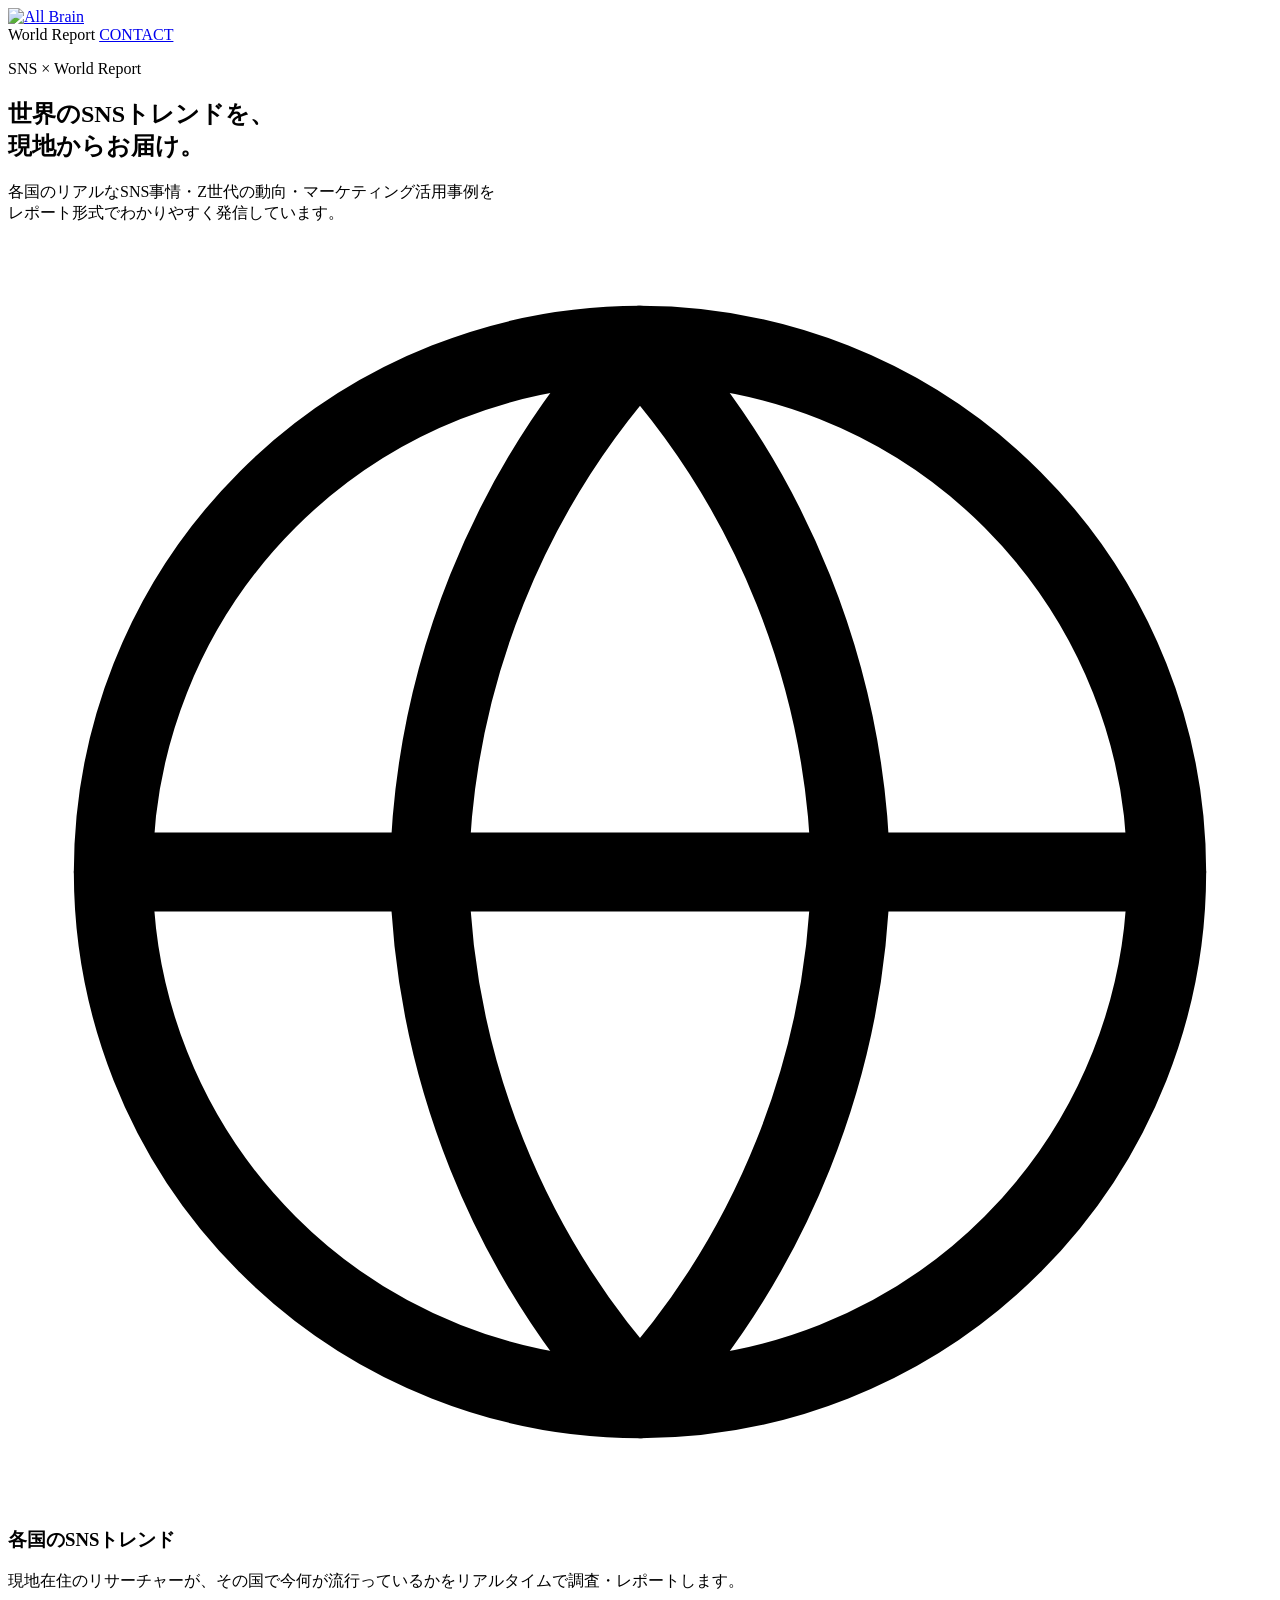
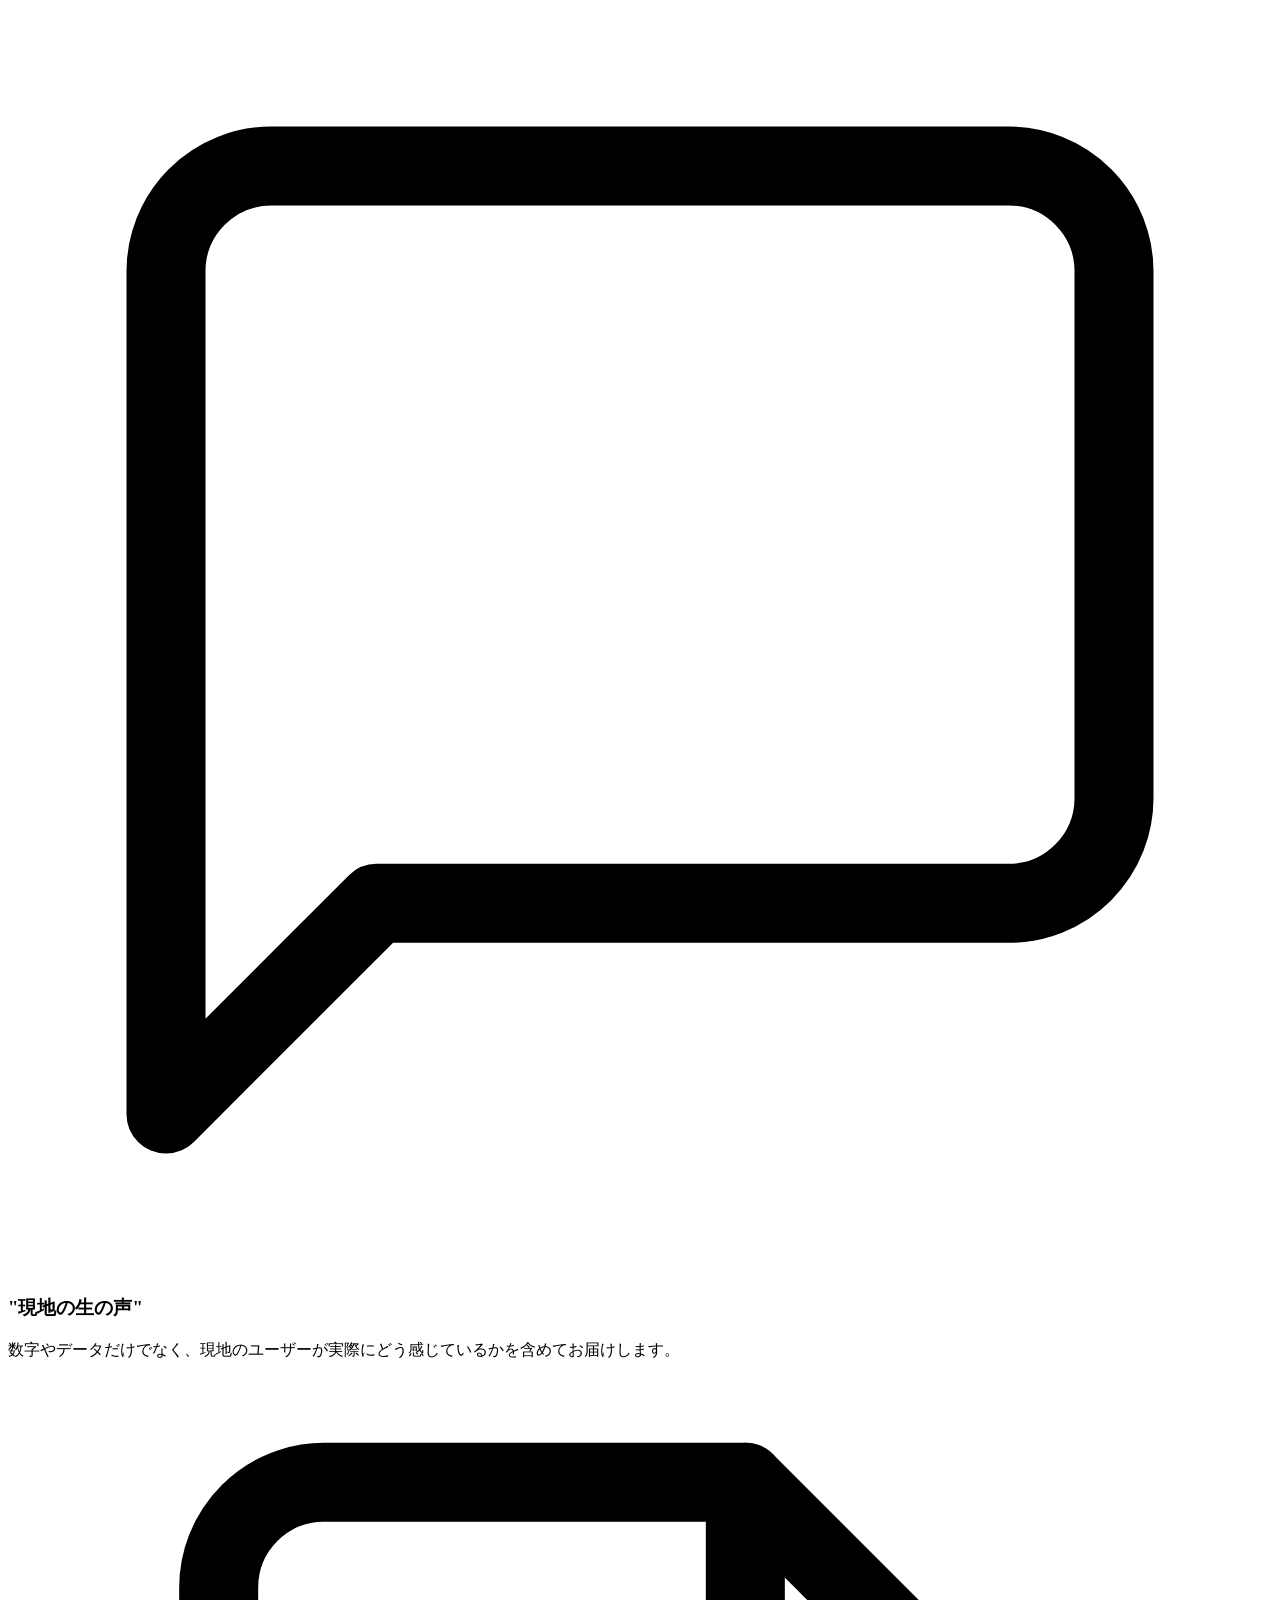
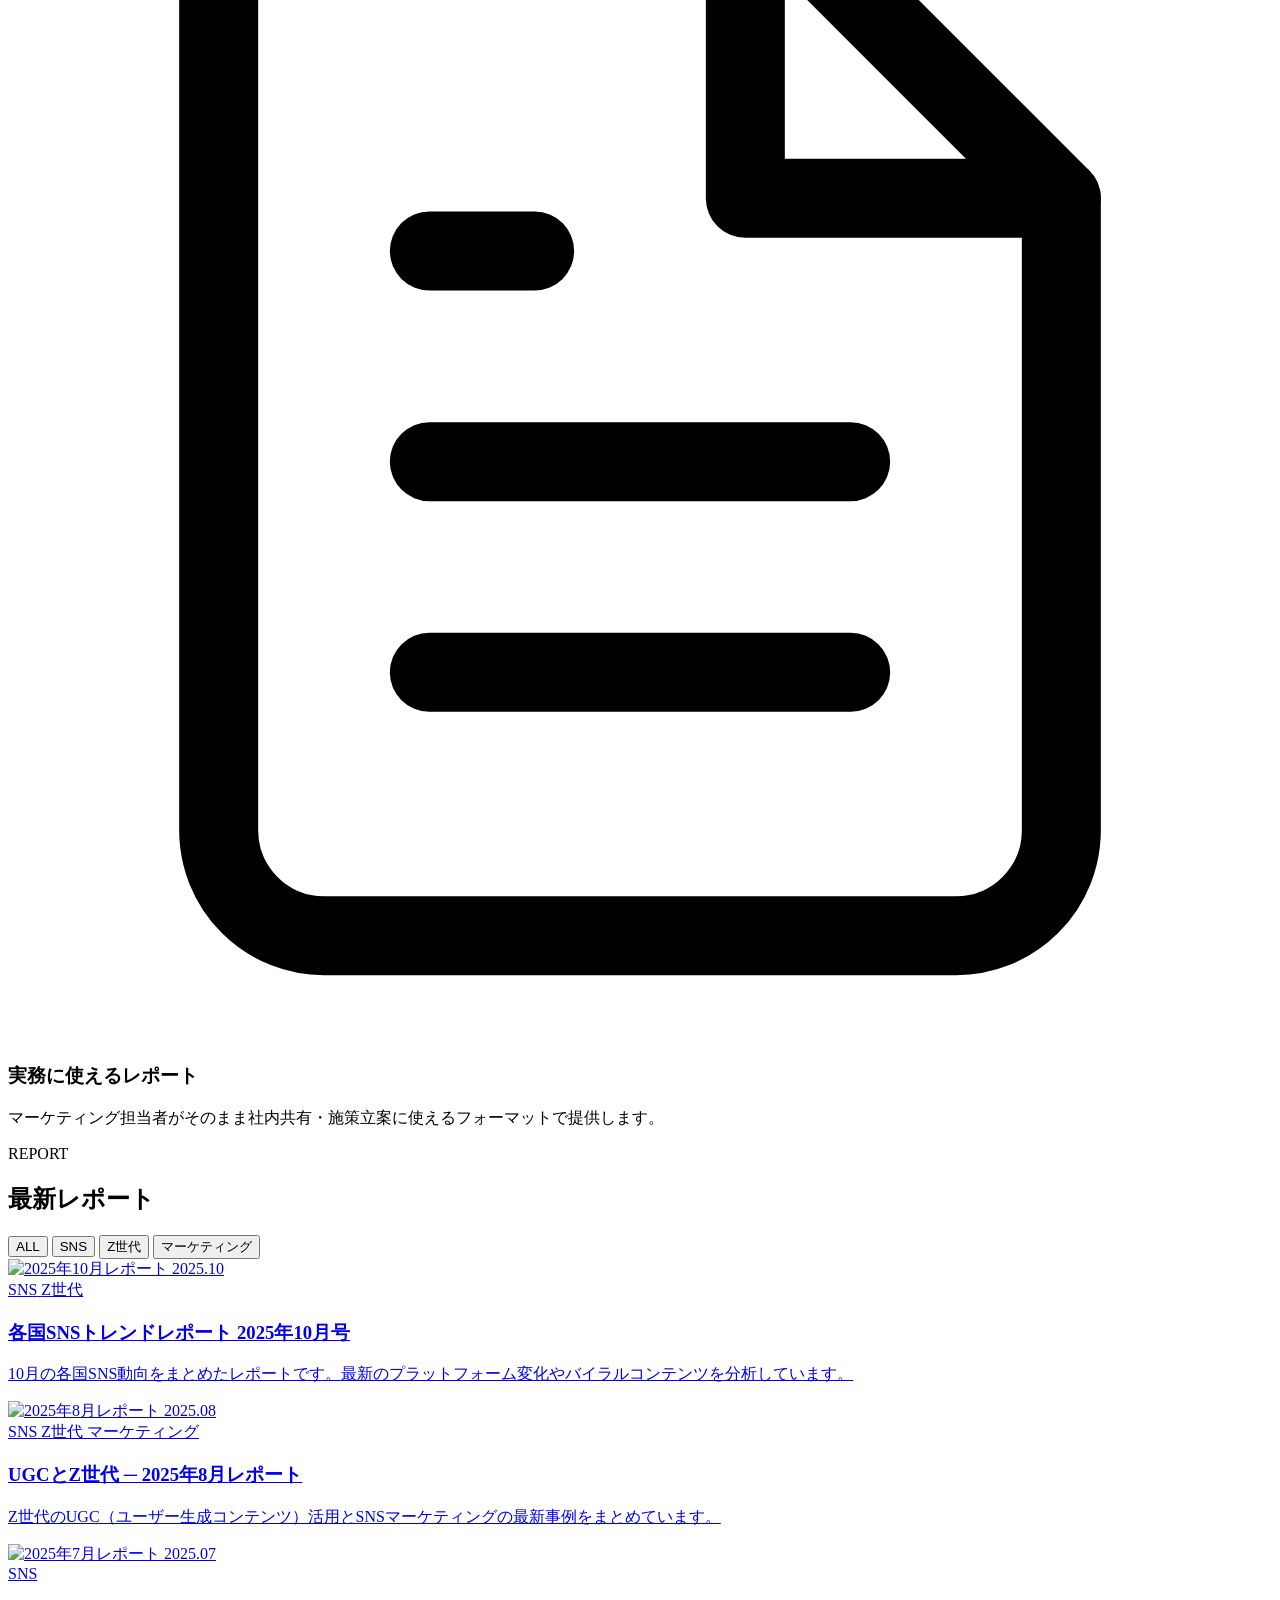
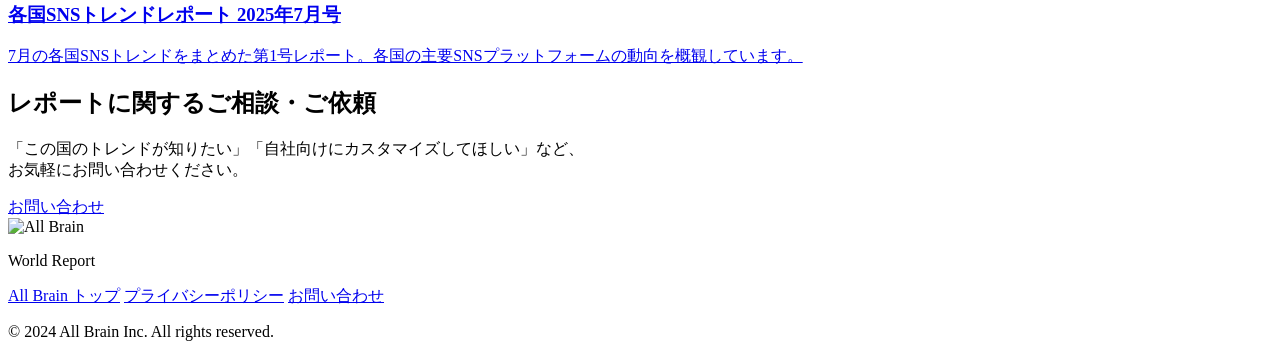
==== index.html @ 3855096a "Create index.html" ====
<!DOCTYPE html>
<html lang="ja">
<head>
  <meta charset="UTF-8">
  <meta name="viewport" content="width=device-width, initial-scale=1.0">
  <title>World Report｜世界のSNSトレンドを現地からお届け</title>
  <meta name="description" content="World Report は、世界各国の最新SNSトレンド情報を現地の生の声とともにお届けするメディアです。">
  <meta property="og:title" content="World Report｜世界のSNSトレンドを現地からお届け">
  <meta property="og:description" content="各国のSNSトレンド・Z世代の動向・マーケティング活用事例をレポート形式で発信。">
  <meta property="og:type" content="website">
  <meta property="og:url" content="https://worldreport.allbrain.one">
  <meta property="og:image" content="https://worldreport.allbrain.one/img/og-image.png">
  <link rel="icon" href="https://www.allbrain.one/img/logo-square.png">
  <link rel="preconnect" href="https://fonts.googleapis.com">
  <link rel="preconnect" href="https://fonts.gstatic.com" crossorigin>
  <link href="https://fonts.googleapis.com/css2?family=Noto+Sans+JP:wght@400;500;700&family=Inter:wght@400;500;600;700&display=swap" rel="stylesheet">
  <link rel="stylesheet" href="css/style.css">
</head>
<body>

  <!-- ========== HEADER ========== -->
  <header class="header" id="header">
    <div class="header__inner">
      <a href="https://www.allbrain.one" class="header__logo-link" title="All Brain トップへ">
        <img src="img/logo-horizontal.png" alt="All Brain" class="header__logo">
      </a>
      <nav class="header__nav">
        <span class="header__brand">World Report</span>
        <a href="https://www.allbrain.one/#contact" class="header__nav-link">CONTACT</a>
      </nav>
    </div>
  </header>

  <!-- ========== HERO ========== -->
  <section class="hero">
    <div class="hero__inner">
      <p class="hero__label">SNS × World Report</p>
      <h1 class="hero__title">世界のSNSトレンドを、<br>現地からお届け。</h1>
      <p class="hero__description">各国のリアルなSNS事情・Z世代の動向・マーケティング活用事例を<br>レポート形式でわかりやすく発信しています。</p>
    </div>
  </section>

  <!-- ========== FEATURES ========== -->
  <section class="features" id="features">
    <div class="features__inner">
      <div class="features__grid">
        <div class="features__card">
          <div class="features__icon">
            <svg viewBox="0 0 24 24" fill="none" stroke="currentColor" stroke-width="1.5" stroke-linecap="round" stroke-linejoin="round"><circle cx="12" cy="12" r="10"/><line x1="2" y1="12" x2="22" y2="12"/><path d="M12 2a15.3 15.3 0 0 1 4 10 15.3 15.3 0 0 1-4 10 15.3 15.3 0 0 1-4-10A15.3 15.3 0 0 1 12 2z"/></svg>
          </div>
          <h3 class="features__card-title">各国のSNSトレンド</h3>
          <p class="features__card-text">現地在住のリサーチャーが、その国で今何が流行っているかをリアルタイムで調査・レポートします。</p>
        </div>
        <div class="features__card">
          <div class="features__icon">
            <svg viewBox="0 0 24 24" fill="none" stroke="currentColor" stroke-width="1.5" stroke-linecap="round" stroke-linejoin="round"><path d="M21 15a2 2 0 0 1-2 2H7l-4 4V5a2 2 0 0 1 2-2h14a2 2 0 0 1 2 2z"/></svg>
          </div>
          <h3 class="features__card-title">"現地の生の声"</h3>
          <p class="features__card-text">数字やデータだけでなく、現地のユーザーが実際にどう感じているかを含めてお届けします。</p>
        </div>
        <div class="features__card">
          <div class="features__icon">
            <svg viewBox="0 0 24 24" fill="none" stroke="currentColor" stroke-width="1.5" stroke-linecap="round" stroke-linejoin="round"><path d="M14 2H6a2 2 0 0 0-2 2v16a2 2 0 0 0 2 2h12a2 2 0 0 0 2-2V8z"/><polyline points="14 2 14 8 20 8"/><line x1="16" y1="13" x2="8" y2="13"/><line x1="16" y1="17" x2="8" y2="17"/><polyline points="10 9 9 9 8 9"/></svg>
          </div>
          <h3 class="features__card-title">実務に使えるレポート</h3>
          <p class="features__card-text">マーケティング担当者がそのまま社内共有・施策立案に使えるフォーマットで提供します。</p>
        </div>
      </div>
    </div>
  </section>

  <!-- ========== ARTICLES ========== -->
  <section class="articles" id="articles">
    <div class="articles__inner">
      <p class="articles__label">REPORT</p>
      <h2 class="articles__heading">最新レポート</h2>

      <!-- ===== フィルター（将来拡張用） ===== -->
      <div class="articles__filter">
        <button class="articles__filter-btn is-active" data-filter="all">ALL</button>
        <button class="articles__filter-btn" data-filter="sns">SNS</button>
        <button class="articles__filter-btn" data-filter="zgen">Z世代</button>
        <button class="articles__filter-btn" data-filter="marketing">マーケティング</button>
      </div>

      <!-- ===== 記事一覧 ===== -->
      <div class="articles__grid">

        <!-- ── 記事カード：2025年10月 ── -->
        <a href="articles/2025-10-sns-trends.html" class="article-card" data-tags="sns zgen">
          <div class="article-card__thumb">
            <img src="img/thumbnails/2025-10.jpg" alt="2025年10月レポート">
            <span class="article-card__date">2025.10</span>
          </div>
          <div class="article-card__body">
            <div class="article-card__tags">
              <span class="article-card__tag">SNS</span>
              <span class="article-card__tag">Z世代</span>
            </div>
            <h3 class="article-card__title">各国SNSトレンドレポート 2025年10月号</h3>
            <p class="article-card__excerpt">10月の各国SNS動向をまとめたレポートです。最新のプラットフォーム変化やバイラルコンテンツを分析しています。</p>
          </div>
        </a>

        <!-- ── 記事カード：2025年8月 ── -->
        <a href="articles/2025-08-sns-trends.html" class="article-card" data-tags="sns zgen marketing">
          <div class="article-card__thumb">
            <img src="img/thumbnails/2025-08.jpg" alt="2025年8月レポート">
            <span class="article-card__date">2025.08</span>
          </div>
          <div class="article-card__body">
            <div class="article-card__tags">
              <span class="article-card__tag">SNS</span>
              <span class="article-card__tag">Z世代</span>
              <span class="article-card__tag">マーケティング</span>
            </div>
            <h3 class="article-card__title">UGCとZ世代 ─ 2025年8月レポート</h3>
            <p class="article-card__excerpt">Z世代のUGC（ユーザー生成コンテンツ）活用とSNSマーケティングの最新事例をまとめています。</p>
          </div>
        </a>

        <!-- ── 記事カード：2025年7月 ── -->
        <a href="articles/2025-07-sns-trends.html" class="article-card" data-tags="sns">
          <div class="article-card__thumb">
            <img src="img/thumbnails/2025-07.jpg" alt="2025年7月レポート">
            <span class="article-card__date">2025.07</span>
          </div>
          <div class="article-card__body">
            <div class="article-card__tags">
              <span class="article-card__tag">SNS</span>
            </div>
            <h3 class="article-card__title">各国SNSトレンドレポート 2025年7月号</h3>
            <p class="article-card__excerpt">7月の各国SNSトレンドをまとめた第1号レポート。各国の主要SNSプラットフォームの動向を概観しています。</p>
          </div>
        </a>

      </div>
      <!-- ===== /記事一覧 ===== -->

    </div>
  </section>

  <!-- ========== CTA ========== -->
  <section class="cta">
    <div class="cta__inner">
      <h2 class="cta__title">レポートに関するご相談・ご依頼</h2>
      <p class="cta__description">「この国のトレンドが知りたい」「自社向けにカスタマイズしてほしい」など、<br>お気軽にお問い合わせください。</p>
      <a href="https://www.allbrain.one/contact.html" class="cta__btn">お問い合わせ</a>
    </div>
  </section>

  <!-- ========== FOOTER ========== -->
  <footer class="footer">
    <div class="footer__inner">
      <div class="footer__top">
        <img src="img/logo-horizontal.png" alt="All Brain" class="footer__logo">
        <p class="footer__brand">World Report</p>
      </div>
      <div class="footer__links">
        <a href="https://www.allbrain.one" class="footer__link">All Brain トップ</a>
        <a href="https://www.allbrain.one/privacy.html" class="footer__link">プライバシーポリシー</a>
        <a href="https://www.allbrain.one/contact.html" class="footer__link">お問い合わせ</a>
      </div>
      <p class="footer__copy">&copy; 2024 All Brain Inc. All rights reserved.</p>
    </div>
  </footer>

  <script src="js/main.js"></script>
</body>
</html>
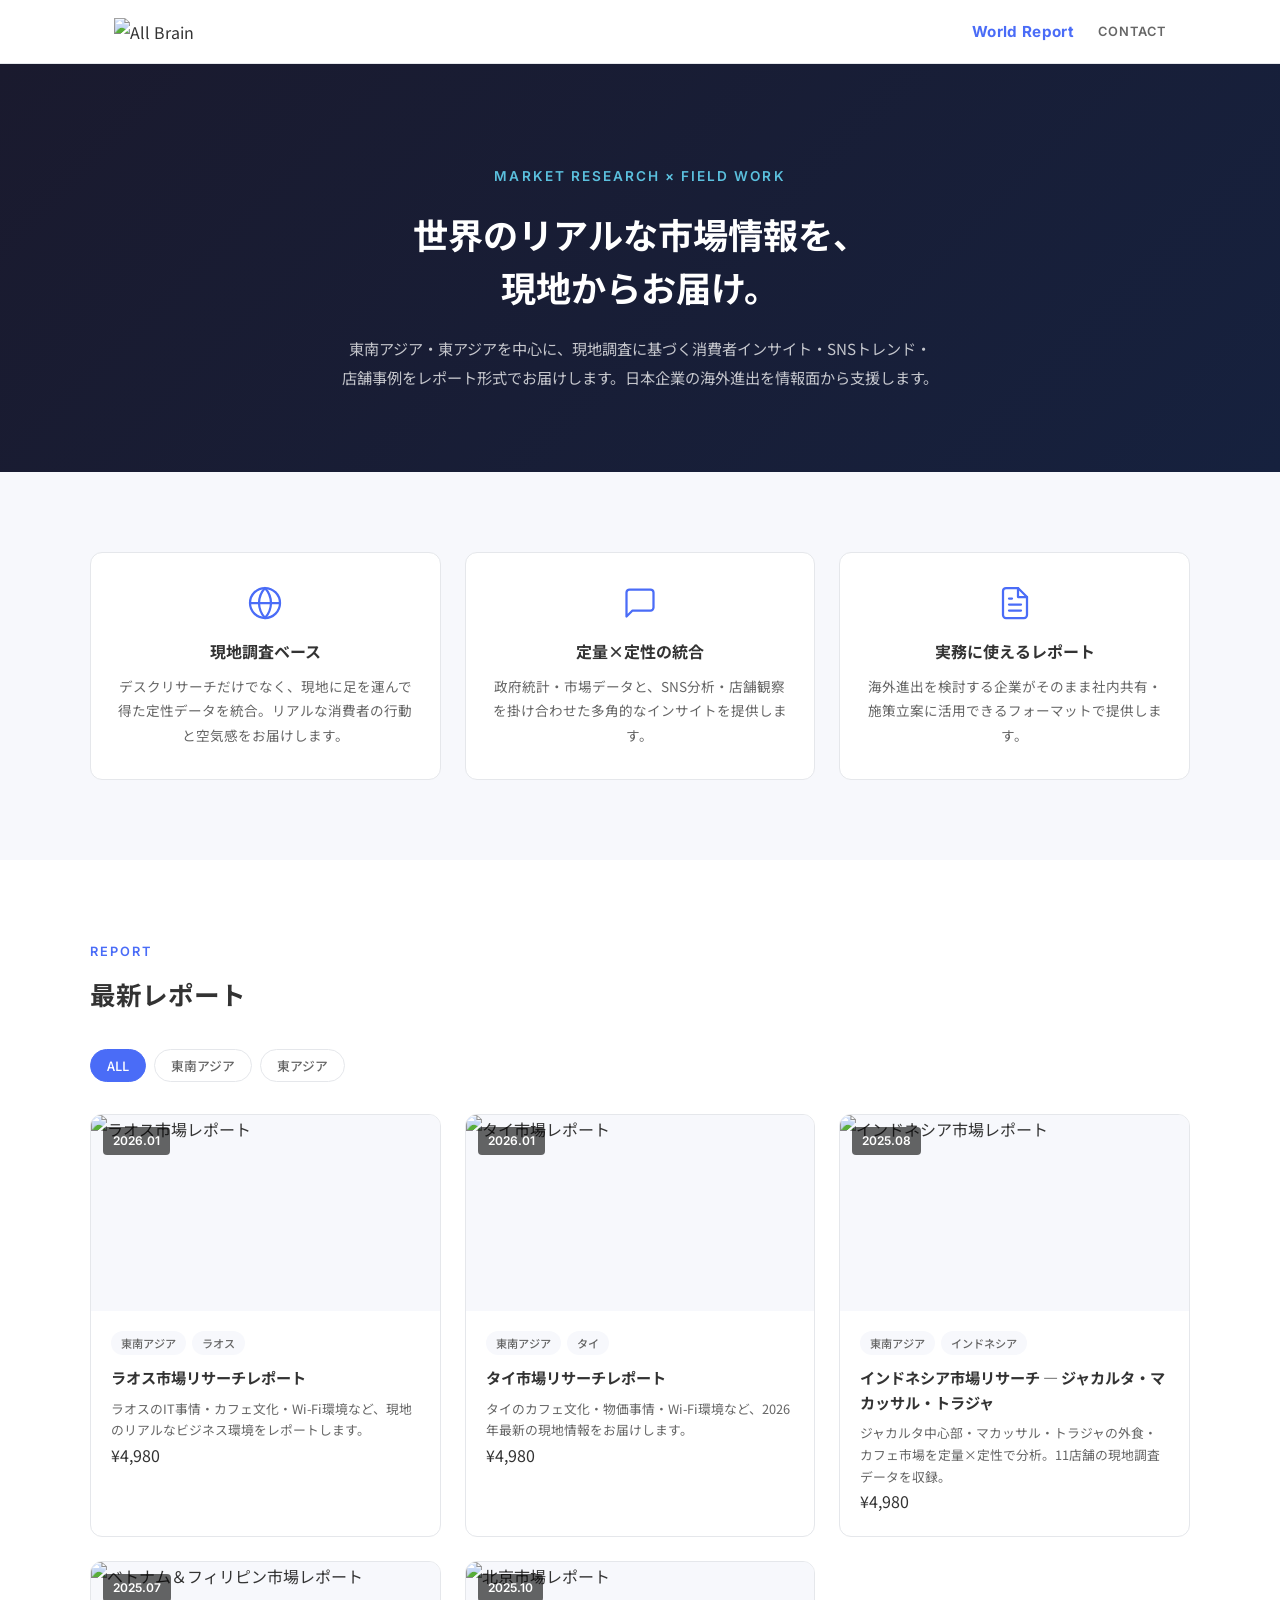
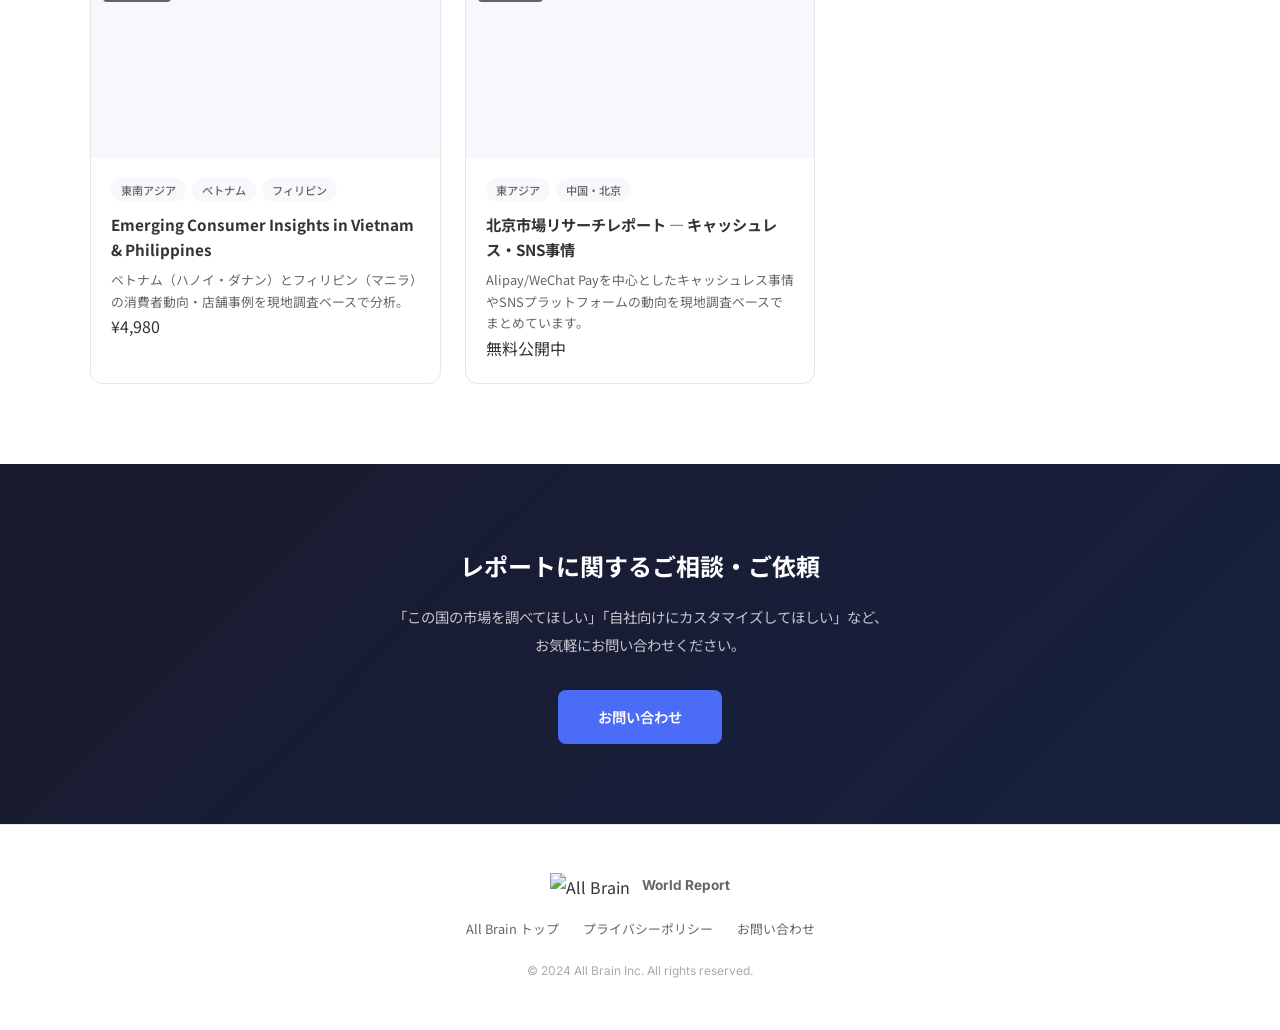
==== commit 405f6404: "Update index.html" ====
--- a/index.html
+++ b/index.html
@@ -3,10 +3,10 @@
 <head>
   <meta charset="UTF-8">
   <meta name="viewport" content="width=device-width, initial-scale=1.0">
-  <title>World Report｜世界のSNSトレンドを現地からお届け</title>
-  <meta name="description" content="World Report は、世界各国の最新SNSトレンド情報を現地の生の声とともにお届けするメディアです。">
-  <meta property="og:title" content="World Report｜世界のSNSトレンドを現地からお届け">
-  <meta property="og:description" content="各国のSNSトレンド・Z世代の動向・マーケティング活用事例をレポート形式で発信。">
+  <title>World Report｜世界のリアルな市場情報を現地からお届け</title>
+  <meta name="description" content="World Report は、東南アジア・東アジアを中心に、現地調査に基づく市場インサイトレポートを提供するメディアです。">
+  <meta property="og:title" content="World Report｜世界のリアルな市場情報を現地からお届け">
+  <meta property="og:description" content="各国の消費者動向・SNSトレンド・店舗事例を現地調査レポートで発信。">
   <meta property="og:type" content="website">
   <meta property="og:url" content="https://worldreport.allbrain.one">
   <meta property="og:image" content="https://worldreport.allbrain.one/img/og-image.png">
@@ -25,8 +25,8 @@
         <img src="img/logo-horizontal.png" alt="All Brain" class="header__logo">
       </a>
       <nav class="header__nav">
-        <span class="header__brand">World Report</span>
-        <a href="https://www.allbrain.one/#contact" class="header__nav-link">CONTACT</a>
+        <a href="index.html" class="header__brand">World Report</a>
+        <a href="https://www.allbrain.one/contact.html" class="header__nav-link">CONTACT</a>
       </nav>
     </div>
   </header>
@@ -34,9 +34,9 @@
   <!-- ========== HERO ========== -->
   <section class="hero">
     <div class="hero__inner">
-      <p class="hero__label">SNS × World Report</p>
-      <h1 class="hero__title">世界のSNSトレンドを、<br>現地からお届け。</h1>
-      <p class="hero__description">各国のリアルなSNS事情・Z世代の動向・マーケティング活用事例を<br>レポート形式でわかりやすく発信しています。</p>
+      <p class="hero__label">MARKET RESEARCH × FIELD WORK</p>
+      <h1 class="hero__title">世界のリアルな市場情報を、<br>現地からお届け。</h1>
+      <p class="hero__description">東南アジア・東アジアを中心に、現地調査に基づく消費者インサイト・SNSトレンド・<br>店舗事例をレポート形式でお届けします。日本企業の海外進出を情報面から支援します。</p>
     </div>
   </section>
 
@@ -48,22 +48,22 @@
           <div class="features__icon">
             <svg viewBox="0 0 24 24" fill="none" stroke="currentColor" stroke-width="1.5" stroke-linecap="round" stroke-linejoin="round"><circle cx="12" cy="12" r="10"/><line x1="2" y1="12" x2="22" y2="12"/><path d="M12 2a15.3 15.3 0 0 1 4 10 15.3 15.3 0 0 1-4 10 15.3 15.3 0 0 1-4-10A15.3 15.3 0 0 1 12 2z"/></svg>
           </div>
-          <h3 class="features__card-title">各国のSNSトレンド</h3>
-          <p class="features__card-text">現地在住のリサーチャーが、その国で今何が流行っているかをリアルタイムで調査・レポートします。</p>
+          <h3 class="features__card-title">現地調査ベース</h3>
+          <p class="features__card-text">デスクリサーチだけでなく、現地に足を運んで得た定性データを統合。リアルな消費者の行動と空気感をお届けします。</p>
         </div>
         <div class="features__card">
           <div class="features__icon">
             <svg viewBox="0 0 24 24" fill="none" stroke="currentColor" stroke-width="1.5" stroke-linecap="round" stroke-linejoin="round"><path d="M21 15a2 2 0 0 1-2 2H7l-4 4V5a2 2 0 0 1 2-2h14a2 2 0 0 1 2 2z"/></svg>
           </div>
-          <h3 class="features__card-title">"現地の生の声"</h3>
-          <p class="features__card-text">数字やデータだけでなく、現地のユーザーが実際にどう感じているかを含めてお届けします。</p>
+          <h3 class="features__card-title">定量×定性の統合</h3>
+          <p class="features__card-text">政府統計・市場データと、SNS分析・店舗観察を掛け合わせた多角的なインサイトを提供します。</p>
         </div>
         <div class="features__card">
           <div class="features__icon">
             <svg viewBox="0 0 24 24" fill="none" stroke="currentColor" stroke-width="1.5" stroke-linecap="round" stroke-linejoin="round"><path d="M14 2H6a2 2 0 0 0-2 2v16a2 2 0 0 0 2 2h12a2 2 0 0 0 2-2V8z"/><polyline points="14 2 14 8 20 8"/><line x1="16" y1="13" x2="8" y2="13"/><line x1="16" y1="17" x2="8" y2="17"/><polyline points="10 9 9 9 8 9"/></svg>
           </div>
           <h3 class="features__card-title">実務に使えるレポート</h3>
-          <p class="features__card-text">マーケティング担当者がそのまま社内共有・施策立案に使えるフォーマットで提供します。</p>
+          <p class="features__card-text">海外進出を検討する企業がそのまま社内共有・施策立案に活用できるフォーマットで提供します。</p>
         </div>
       </div>
     </div>
@@ -75,68 +75,101 @@
       <p class="articles__label">REPORT</p>
       <h2 class="articles__heading">最新レポート</h2>
 
-      <!-- ===== フィルター（将来拡張用） ===== -->
       <div class="articles__filter">
         <button class="articles__filter-btn is-active" data-filter="all">ALL</button>
-        <button class="articles__filter-btn" data-filter="sns">SNS</button>
-        <button class="articles__filter-btn" data-filter="zgen">Z世代</button>
-        <button class="articles__filter-btn" data-filter="marketing">マーケティング</button>
-      </div>
-
-      <!-- ===== 記事一覧 ===== -->
+        <button class="articles__filter-btn" data-filter="southeast-asia">東南アジア</button>
+        <button class="articles__filter-btn" data-filter="east-asia">東アジア</button>
+      </div>
+
       <div class="articles__grid">
 
-        <!-- ── 記事カード：2025年10月 ── -->
-        <a href="articles/2025-10-sns-trends.html" class="article-card" data-tags="sns zgen">
-          <div class="article-card__thumb">
-            <img src="img/thumbnails/2025-10.jpg" alt="2025年10月レポート">
+        <!-- ── ラオス ── -->
+        <a href="articles/laos.html" class="article-card" data-tags="southeast-asia">
+          <div class="article-card__thumb">
+            <img src="img/thumbnails/laos.jpg" alt="ラオス市場レポート">
+            <span class="article-card__date">2026.01</span>
+          </div>
+          <div class="article-card__body">
+            <div class="article-card__tags">
+              <span class="article-card__tag">東南アジア</span>
+              <span class="article-card__tag">ラオス</span>
+            </div>
+            <h3 class="article-card__title">ラオス市場リサーチレポート</h3>
+            <p class="article-card__excerpt">ラオスのIT事情・カフェ文化・Wi-Fi環境など、現地のリアルなビジネス環境をレポートします。</p>
+            <span class="article-card__price">¥4,980</span>
+          </div>
+        </a>
+
+        <!-- ── タイ ── -->
+        <a href="articles/thailand.html" class="article-card" data-tags="southeast-asia">
+          <div class="article-card__thumb">
+            <img src="img/thumbnails/thailand.jpg" alt="タイ市場レポート">
+            <span class="article-card__date">2026.01</span>
+          </div>
+          <div class="article-card__body">
+            <div class="article-card__tags">
+              <span class="article-card__tag">東南アジア</span>
+              <span class="article-card__tag">タイ</span>
+            </div>
+            <h3 class="article-card__title">タイ市場リサーチレポート</h3>
+            <p class="article-card__excerpt">タイのカフェ文化・物価事情・Wi-Fi環境など、2026年最新の現地情報をお届けします。</p>
+            <span class="article-card__price">¥4,980</span>
+          </div>
+        </a>
+
+        <!-- ── インドネシア ── -->
+        <a href="articles/indonesia.html" class="article-card" data-tags="southeast-asia">
+          <div class="article-card__thumb">
+            <img src="img/thumbnails/indonesia.jpg" alt="インドネシア市場レポート">
+            <span class="article-card__date">2025.08</span>
+          </div>
+          <div class="article-card__body">
+            <div class="article-card__tags">
+              <span class="article-card__tag">東南アジア</span>
+              <span class="article-card__tag">インドネシア</span>
+            </div>
+            <h3 class="article-card__title">インドネシア市場リサーチ — ジャカルタ・マカッサル・トラジャ</h3>
+            <p class="article-card__excerpt">ジャカルタ中心部・マカッサル・トラジャの外食・カフェ市場を定量×定性で分析。11店舗の現地調査データを収録。</p>
+            <span class="article-card__price">¥4,980</span>
+          </div>
+        </a>
+
+        <!-- ── ベトナム＆フィリピン ── -->
+        <a href="articles/vietnam-philippines.html" class="article-card" data-tags="southeast-asia">
+          <div class="article-card__thumb">
+            <img src="img/thumbnails/vietnam-philippines.jpg" alt="ベトナム＆フィリピン市場レポート">
+            <span class="article-card__date">2025.07</span>
+          </div>
+          <div class="article-card__body">
+            <div class="article-card__tags">
+              <span class="article-card__tag">東南アジア</span>
+              <span class="article-card__tag">ベトナム</span>
+              <span class="article-card__tag">フィリピン</span>
+            </div>
+            <h3 class="article-card__title">Emerging Consumer Insights in Vietnam & Philippines</h3>
+            <p class="article-card__excerpt">ベトナム（ハノイ・ダナン）とフィリピン（マニラ）の消費者動向・店舗事例を現地調査ベースで分析。</p>
+            <span class="article-card__price">¥4,980</span>
+          </div>
+        </a>
+
+        <!-- ── 北京（無料） ── -->
+        <a href="articles/beijing.html" class="article-card" data-tags="east-asia">
+          <div class="article-card__thumb">
+            <img src="img/thumbnails/beijing.jpg" alt="北京市場レポート">
             <span class="article-card__date">2025.10</span>
           </div>
           <div class="article-card__body">
             <div class="article-card__tags">
-              <span class="article-card__tag">SNS</span>
-              <span class="article-card__tag">Z世代</span>
-            </div>
-            <h3 class="article-card__title">各国SNSトレンドレポート 2025年10月号</h3>
-            <p class="article-card__excerpt">10月の各国SNS動向をまとめたレポートです。最新のプラットフォーム変化やバイラルコンテンツを分析しています。</p>
-          </div>
-        </a>
-
-        <!-- ── 記事カード：2025年8月 ── -->
-        <a href="articles/2025-08-sns-trends.html" class="article-card" data-tags="sns zgen marketing">
-          <div class="article-card__thumb">
-            <img src="img/thumbnails/2025-08.jpg" alt="2025年8月レポート">
-            <span class="article-card__date">2025.08</span>
-          </div>
-          <div class="article-card__body">
-            <div class="article-card__tags">
-              <span class="article-card__tag">SNS</span>
-              <span class="article-card__tag">Z世代</span>
-              <span class="article-card__tag">マーケティング</span>
-            </div>
-            <h3 class="article-card__title">UGCとZ世代 ─ 2025年8月レポート</h3>
-            <p class="article-card__excerpt">Z世代のUGC（ユーザー生成コンテンツ）活用とSNSマーケティングの最新事例をまとめています。</p>
-          </div>
-        </a>
-
-        <!-- ── 記事カード：2025年7月 ── -->
-        <a href="articles/2025-07-sns-trends.html" class="article-card" data-tags="sns">
-          <div class="article-card__thumb">
-            <img src="img/thumbnails/2025-07.jpg" alt="2025年7月レポート">
-            <span class="article-card__date">2025.07</span>
-          </div>
-          <div class="article-card__body">
-            <div class="article-card__tags">
-              <span class="article-card__tag">SNS</span>
-            </div>
-            <h3 class="article-card__title">各国SNSトレンドレポート 2025年7月号</h3>
-            <p class="article-card__excerpt">7月の各国SNSトレンドをまとめた第1号レポート。各国の主要SNSプラットフォームの動向を概観しています。</p>
-          </div>
-        </a>
-
-      </div>
-      <!-- ===== /記事一覧 ===== -->
-
+              <span class="article-card__tag">東アジア</span>
+              <span class="article-card__tag">中国・北京</span>
+            </div>
+            <h3 class="article-card__title">北京市場リサーチレポート — キャッシュレス・SNS事情</h3>
+            <p class="article-card__excerpt">Alipay/WeChat Payを中心としたキャッシュレス事情やSNSプラットフォームの動向を現地調査ベースでまとめています。</p>
+            <span class="article-card__price article-card__price--free">無料公開中</span>
+          </div>
+        </a>
+
+      </div>
     </div>
   </section>
 
@@ -144,7 +177,7 @@
   <section class="cta">
     <div class="cta__inner">
       <h2 class="cta__title">レポートに関するご相談・ご依頼</h2>
-      <p class="cta__description">「この国のトレンドが知りたい」「自社向けにカスタマイズしてほしい」など、<br>お気軽にお問い合わせください。</p>
+      <p class="cta__description">「この国の市場を調べてほしい」「自社向けにカスタマイズしてほしい」など、<br>お気軽にお問い合わせください。</p>
       <a href="https://www.allbrain.one/contact.html" class="cta__btn">お問い合わせ</a>
     </div>
   </section>
--- a/css/style.css
+++ b/css/style.css
@@ -0,0 +1,597 @@
+/* ======================================
+   World Report - Style
+   ====================================== */
+
+/* ---------- Reset & Base ---------- */
+*, *::before, *::after { margin: 0; padding: 0; box-sizing: border-box; }
+
+:root {
+  --color-primary: #1a1a2e;
+  --color-accent: #4a6cf7;
+  --color-accent-dark: #3a56d4;
+  --color-orange: #e8614d;
+  --color-purple: #7c5cbf;
+  --color-cyan: #5bc0de;
+  --color-text: #333;
+  --color-text-light: #666;
+  --color-bg: #ffffff;
+  --color-bg-gray: #f7f8fc;
+  --color-border: #e5e7eb;
+  --font-jp: 'Noto Sans JP', sans-serif;
+  --font-en: 'Inter', sans-serif;
+  --max-width: 1100px;
+  --header-height: 64px;
+}
+
+html { scroll-behavior: smooth; }
+
+body {
+  font-family: var(--font-jp);
+  color: var(--color-text);
+  background: var(--color-bg);
+  line-height: 1.8;
+  -webkit-font-smoothing: antialiased;
+}
+
+a { color: inherit; text-decoration: none; }
+img { max-width: 100%; height: auto; display: block; }
+
+/* ---------- Header ---------- */
+.header {
+  position: fixed;
+  top: 0; left: 0; right: 0;
+  z-index: 1000;
+  background: rgba(255,255,255,0.95);
+  backdrop-filter: blur(8px);
+  border-bottom: 1px solid var(--color-border);
+  height: var(--header-height);
+}
+
+.header__inner {
+  max-width: var(--max-width);
+  margin: 0 auto;
+  padding: 0 24px;
+  height: 100%;
+  display: flex;
+  align-items: center;
+  justify-content: space-between;
+}
+
+.header__logo {
+  height: 28px;
+  width: auto;
+}
+
+.header__nav {
+  display: flex;
+  align-items: center;
+  gap: 24px;
+}
+
+.header__brand {
+  font-family: var(--font-en);
+  font-weight: 700;
+  font-size: 0.95rem;
+  color: var(--color-accent);
+  letter-spacing: 0.02em;
+}
+
+a.header__brand:hover {
+  opacity: 0.7;
+}
+
+.header__nav-link {
+  font-family: var(--font-en);
+  font-size: 0.8rem;
+  font-weight: 600;
+  letter-spacing: 0.08em;
+  color: var(--color-text-light);
+  transition: color 0.3s;
+}
+
+.header__nav-link:hover {
+  color: var(--color-accent);
+}
+
+/* ---------- Hero ---------- */
+.hero {
+  margin-top: var(--header-height);
+  padding: 100px 24px 80px;
+  background: linear-gradient(135deg, var(--color-primary) 0%, #16213e 100%);
+  color: #fff;
+  text-align: center;
+}
+
+.hero__inner {
+  max-width: var(--max-width);
+  margin: 0 auto;
+}
+
+.hero__label {
+  font-family: var(--font-en);
+  font-size: 0.85rem;
+  font-weight: 600;
+  letter-spacing: 0.15em;
+  color: var(--color-cyan);
+  margin-bottom: 20px;
+}
+
+.hero__title {
+  font-size: 2.2rem;
+  font-weight: 700;
+  line-height: 1.5;
+  margin-bottom: 20px;
+}
+
+.hero__description {
+  font-size: 0.95rem;
+  color: rgba(255,255,255,0.75);
+  line-height: 1.9;
+}
+
+/* ---------- Features ---------- */
+.features {
+  padding: 80px 24px;
+  background: var(--color-bg-gray);
+}
+
+.features__inner {
+  max-width: var(--max-width);
+  margin: 0 auto;
+}
+
+.features__grid {
+  display: grid;
+  grid-template-columns: repeat(3, 1fr);
+  gap: 24px;
+}
+
+.features__card {
+  background: #fff;
+  border-radius: 12px;
+  padding: 32px 24px;
+  text-align: center;
+  border: 1px solid var(--color-border);
+  transition: transform 0.3s, box-shadow 0.3s;
+}
+
+.features__card:hover {
+  transform: translateY(-4px);
+  box-shadow: 0 8px 24px rgba(0,0,0,0.08);
+}
+
+.features__icon {
+  width: 36px;
+  height: 36px;
+  margin: 0 auto 16px;
+  color: var(--color-accent);
+}
+
+.features__icon svg {
+  width: 100%;
+  height: 100%;
+}
+
+.features__card-title {
+  font-size: 1rem;
+  font-weight: 700;
+  margin-bottom: 8px;
+}
+
+.features__card-text {
+  font-size: 0.85rem;
+  color: var(--color-text-light);
+  line-height: 1.8;
+}
+
+/* ---------- Articles Section ---------- */
+.articles {
+  padding: 80px 24px;
+}
+
+.articles__inner {
+  max-width: var(--max-width);
+  margin: 0 auto;
+}
+
+.articles__label {
+  font-family: var(--font-en);
+  font-size: 0.8rem;
+  font-weight: 600;
+  letter-spacing: 0.15em;
+  color: var(--color-accent);
+  margin-bottom: 8px;
+}
+
+.articles__heading {
+  font-size: 1.6rem;
+  font-weight: 700;
+  margin-bottom: 32px;
+}
+
+/* Filter */
+.articles__filter {
+  display: flex;
+  gap: 8px;
+  margin-bottom: 32px;
+  flex-wrap: wrap;
+}
+
+.articles__filter-btn {
+  font-family: var(--font-jp);
+  font-size: 0.8rem;
+  font-weight: 500;
+  padding: 6px 16px;
+  border-radius: 20px;
+  border: 1px solid var(--color-border);
+  background: #fff;
+  color: var(--color-text-light);
+  cursor: pointer;
+  transition: all 0.3s;
+}
+
+.articles__filter-btn:hover,
+.articles__filter-btn.is-active {
+  background: var(--color-accent);
+  color: #fff;
+  border-color: var(--color-accent);
+}
+
+/* Article Grid */
+.articles__grid {
+  display: grid;
+  grid-template-columns: repeat(3, 1fr);
+  gap: 24px;
+}
+
+/* Article Card */
+.article-card {
+  display: block;
+  border-radius: 12px;
+  overflow: hidden;
+  border: 1px solid var(--color-border);
+  background: #fff;
+  transition: transform 0.3s, box-shadow 0.3s;
+}
+
+.article-card:hover {
+  transform: translateY(-4px);
+  box-shadow: 0 8px 24px rgba(0,0,0,0.08);
+}
+
+.article-card__thumb {
+  position: relative;
+  aspect-ratio: 16/9;
+  overflow: hidden;
+  background: var(--color-bg-gray);
+}
+
+.article-card__thumb img {
+  width: 100%;
+  height: 100%;
+  object-fit: cover;
+  transition: transform 0.4s;
+}
+
+.article-card:hover .article-card__thumb img {
+  transform: scale(1.05);
+}
+
+.article-card__date {
+  position: absolute;
+  top: 12px;
+  left: 12px;
+  font-family: var(--font-en);
+  font-size: 0.75rem;
+  font-weight: 600;
+  background: rgba(0,0,0,0.6);
+  color: #fff;
+  padding: 3px 10px;
+  border-radius: 4px;
+}
+
+.article-card__body {
+  padding: 20px;
+}
+
+.article-card__tags {
+  display: flex;
+  gap: 6px;
+  margin-bottom: 10px;
+  flex-wrap: wrap;
+}
+
+.article-card__tag {
+  font-size: 0.7rem;
+  font-weight: 500;
+  padding: 2px 10px;
+  border-radius: 12px;
+  background: var(--color-bg-gray);
+  color: var(--color-text-light);
+}
+
+.article-card__title {
+  font-size: 0.95rem;
+  font-weight: 700;
+  line-height: 1.6;
+  margin-bottom: 8px;
+}
+
+.article-card__excerpt {
+  font-size: 0.8rem;
+  color: var(--color-text-light);
+  line-height: 1.7;
+  display: -webkit-box;
+  -webkit-line-clamp: 3;
+  -webkit-box-orient: vertical;
+  overflow: hidden;
+}
+
+/* ---------- Article Detail ---------- */
+.article-detail {
+  margin-top: var(--header-height);
+  padding: 60px 24px 80px;
+}
+
+.article-detail__inner {
+  max-width: 760px;
+  margin: 0 auto;
+}
+
+.article-detail__meta {
+  display: flex;
+  align-items: center;
+  gap: 12px;
+  margin-bottom: 16px;
+}
+
+.article-detail__date {
+  font-family: var(--font-en);
+  font-size: 0.85rem;
+  font-weight: 600;
+  color: var(--color-text-light);
+}
+
+.article-detail__tags {
+  display: flex;
+  gap: 6px;
+}
+
+.article-detail__title {
+  font-size: 1.8rem;
+  font-weight: 700;
+  line-height: 1.5;
+  margin-bottom: 24px;
+}
+
+.article-detail__hero-img {
+  border-radius: 12px;
+  overflow: hidden;
+  margin-bottom: 40px;
+}
+
+.article-detail__hero-img img {
+  width: 100%;
+}
+
+.article-detail__content h2 {
+  font-size: 1.3rem;
+  font-weight: 700;
+  margin-top: 48px;
+  margin-bottom: 16px;
+  padding-bottom: 8px;
+  border-bottom: 2px solid var(--color-accent);
+}
+
+.article-detail__content h3 {
+  font-size: 1.1rem;
+  font-weight: 700;
+  margin-top: 32px;
+  margin-bottom: 12px;
+}
+
+.article-detail__content p {
+  font-size: 0.95rem;
+  line-height: 2;
+  margin-bottom: 20px;
+  color: var(--color-text);
+}
+
+.article-detail__content img {
+  border-radius: 8px;
+  margin: 24px 0;
+}
+
+.article-detail__content ul,
+.article-detail__content ol {
+  padding-left: 1.5em;
+  margin-bottom: 20px;
+}
+
+.article-detail__content li {
+  font-size: 0.95rem;
+  line-height: 2;
+  margin-bottom: 4px;
+}
+
+.article-detail__back {
+  margin-top: 60px;
+  padding-top: 24px;
+  border-top: 1px solid var(--color-border);
+}
+
+.article-detail__back-link {
+  font-size: 0.9rem;
+  font-weight: 500;
+  color: var(--color-accent);
+  transition: opacity 0.3s;
+}
+
+.article-detail__back-link:hover {
+  opacity: 0.7;
+}
+
+/* ---------- CTA ---------- */
+.cta {
+  padding: 80px 24px;
+  background: linear-gradient(135deg, var(--color-primary) 0%, #16213e 100%);
+  color: #fff;
+  text-align: center;
+}
+
+.cta__inner {
+  max-width: var(--max-width);
+  margin: 0 auto;
+}
+
+.cta__title {
+  font-size: 1.5rem;
+  font-weight: 700;
+  margin-bottom: 16px;
+}
+
+.cta__description {
+  font-size: 0.9rem;
+  color: rgba(255,255,255,0.75);
+  line-height: 1.9;
+  margin-bottom: 32px;
+}
+
+.cta__btn {
+  display: inline-block;
+  padding: 14px 40px;
+  background: var(--color-accent);
+  color: #fff;
+  font-size: 0.9rem;
+  font-weight: 600;
+  border-radius: 8px;
+  transition: background 0.3s, transform 0.3s;
+}
+
+.cta__btn:hover {
+  background: var(--color-accent-dark);
+  transform: translateY(-2px);
+}
+
+/* ---------- Footer ---------- */
+.footer {
+  padding: 48px 24px;
+  border-top: 1px solid var(--color-border);
+  text-align: center;
+}
+
+.footer__inner {
+  max-width: var(--max-width);
+  margin: 0 auto;
+}
+
+.footer__top {
+  display: flex;
+  align-items: center;
+  justify-content: center;
+  gap: 12px;
+  margin-bottom: 20px;
+}
+
+.footer__logo {
+  height: 24px;
+  width: auto;
+}
+
+.footer__brand {
+  font-family: var(--font-en);
+  font-weight: 700;
+  font-size: 0.85rem;
+  color: var(--color-text-light);
+}
+
+.footer__links {
+  display: flex;
+  justify-content: center;
+  gap: 24px;
+  margin-bottom: 20px;
+}
+
+.footer__link {
+  font-size: 0.8rem;
+  color: var(--color-text-light);
+  transition: color 0.3s;
+}
+
+.footer__link:hover {
+  color: var(--color-accent);
+}
+
+.footer__copy {
+  font-family: var(--font-en);
+  font-size: 0.75rem;
+  color: #aaa;
+}
+
+/* ---------- Responsive ---------- */
+@media (max-width: 768px) {
+  .hero {
+    padding: 70px 20px 60px;
+  }
+
+  .hero__title {
+    font-size: 1.5rem;
+  }
+
+  .hero__description {
+    font-size: 0.85rem;
+  }
+
+  .hero__description br {
+    display: none;
+  }
+
+  .features__grid {
+    grid-template-columns: 1fr;
+    gap: 16px;
+  }
+
+  .features__card {
+    padding: 24px 20px;
+  }
+
+  .articles__grid {
+    grid-template-columns: 1fr;
+    gap: 16px;
+  }
+
+  .articles__heading {
+    font-size: 1.3rem;
+  }
+
+  .article-detail__title {
+    font-size: 1.3rem;
+  }
+
+  .article-detail__content h2 {
+    font-size: 1.1rem;
+  }
+
+  .cta__title {
+    font-size: 1.2rem;
+  }
+
+  .cta__description {
+    font-size: 0.85rem;
+  }
+
+  .cta__description br {
+    display: none;
+  }
+
+  .footer__links {
+    flex-direction: column;
+    gap: 12px;
+  }
+}
+
+@media (min-width: 769px) and (max-width: 1024px) {
+  .articles__grid {
+    grid-template-columns: repeat(2, 1fr);
+  }
+}
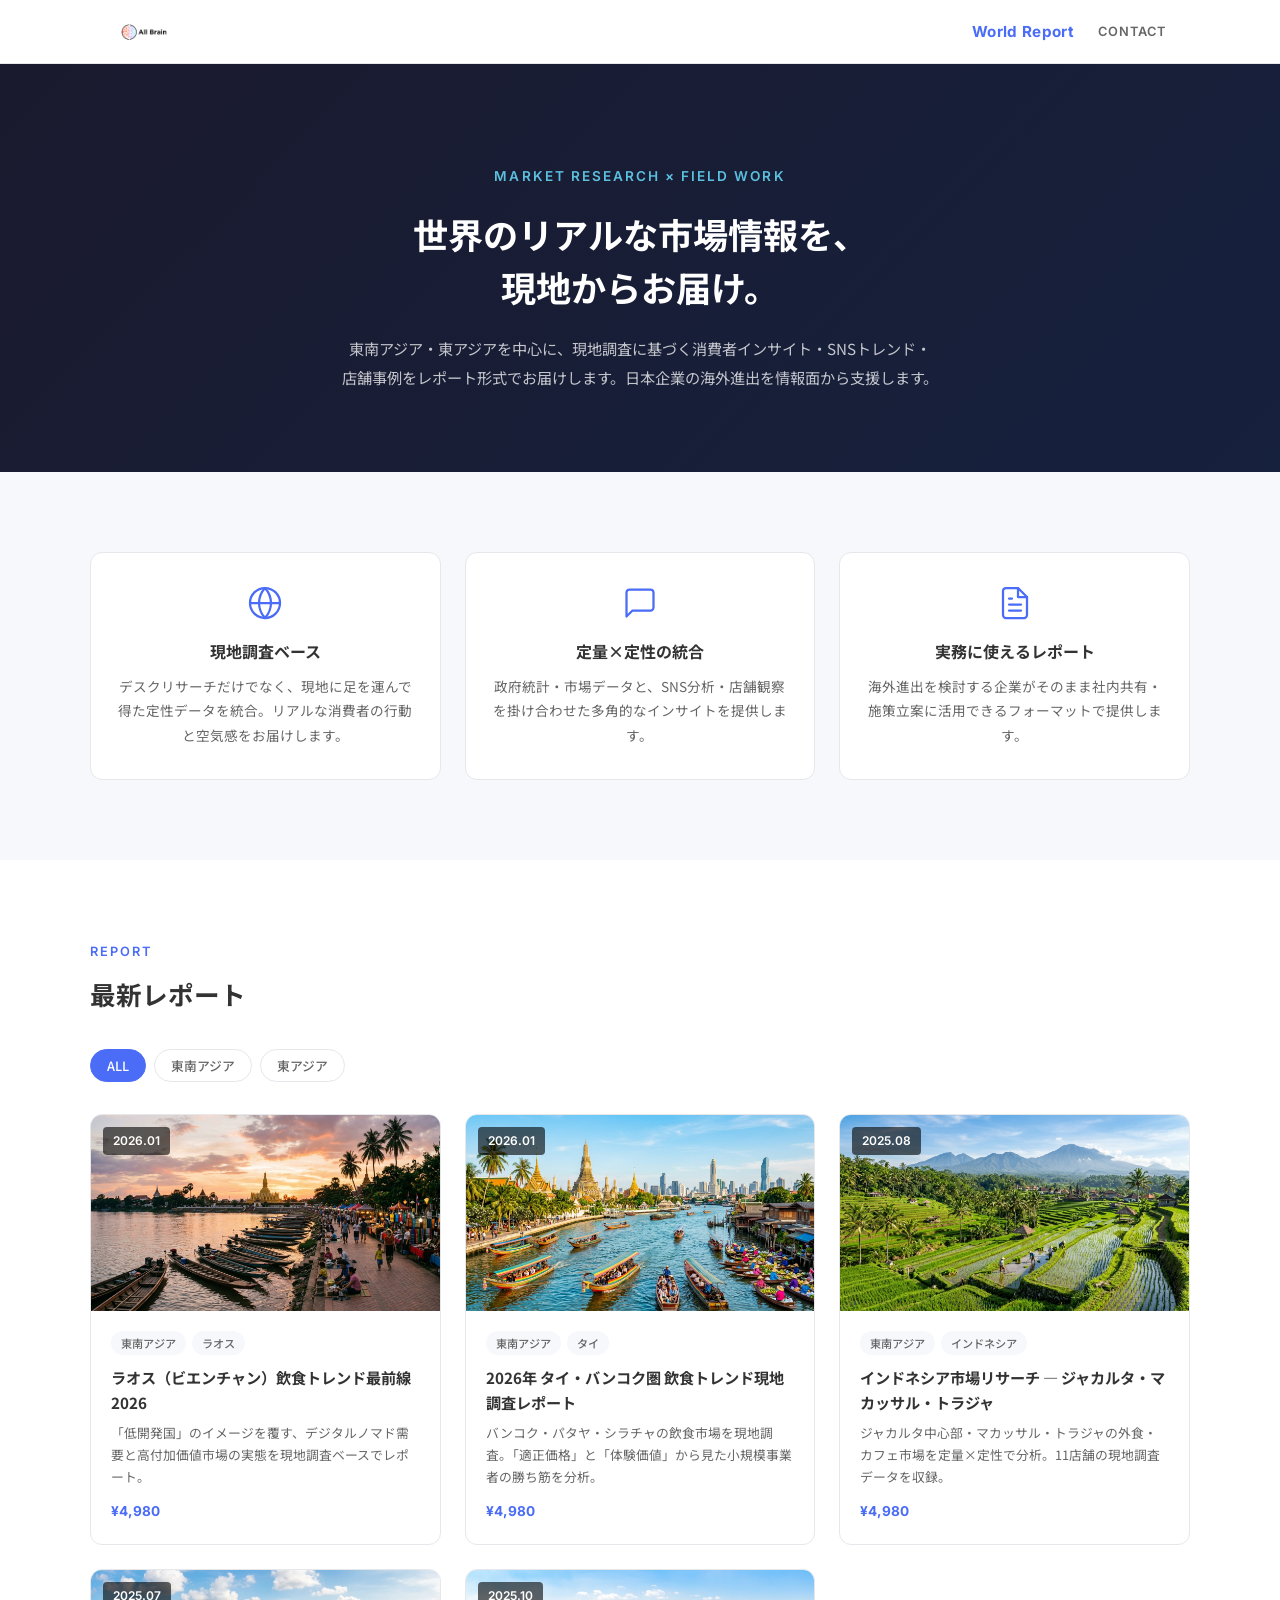
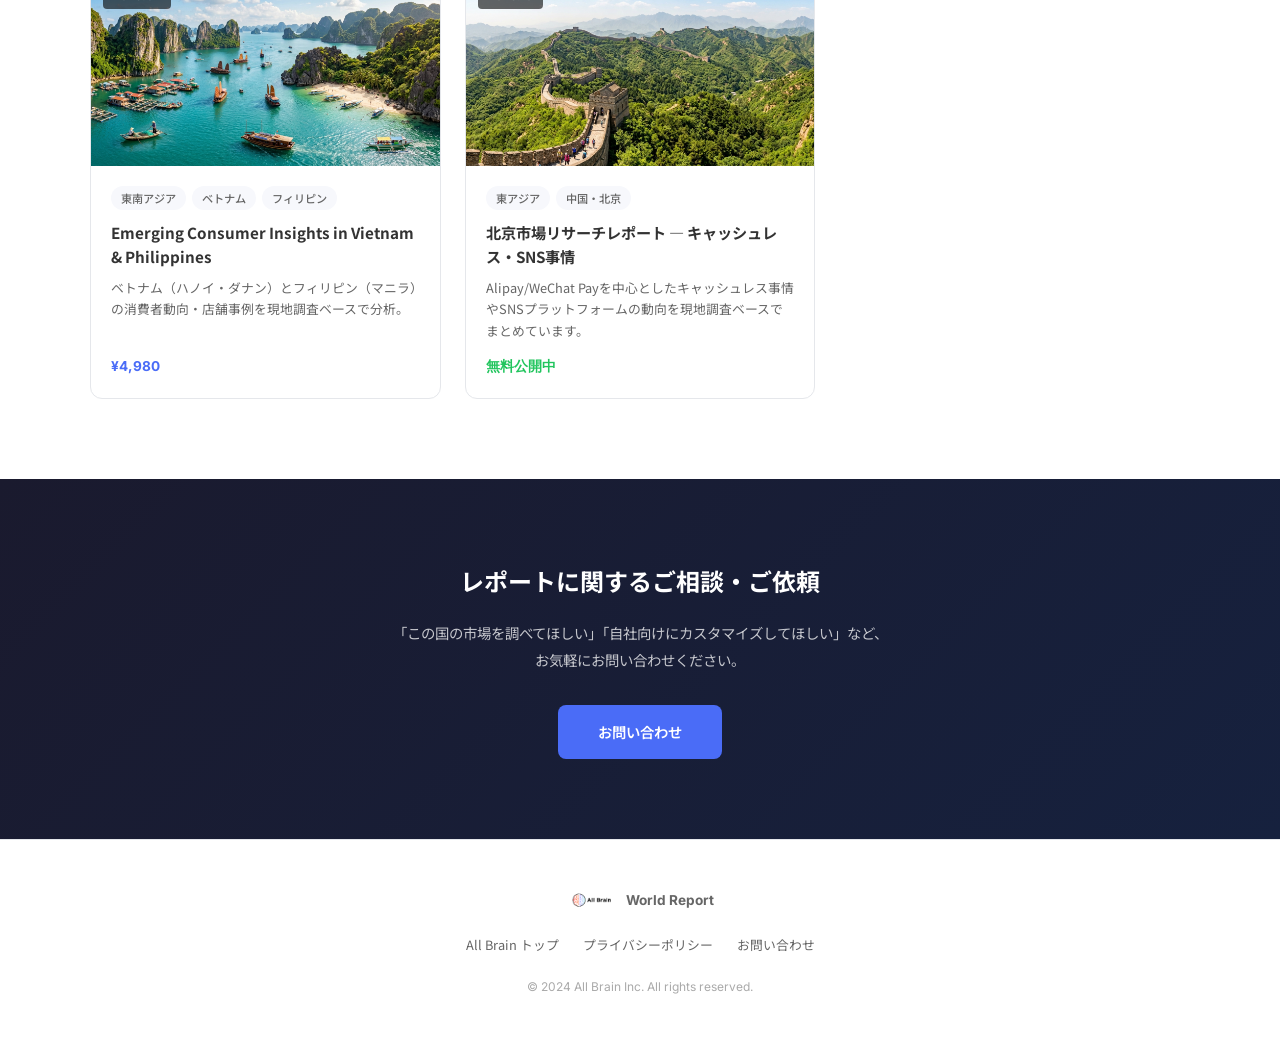
==== commit 0185dfb1: "Update index.html" ====
--- a/index.html
+++ b/index.html
@@ -94,11 +94,12 @@
               <span class="article-card__tag">東南アジア</span>
               <span class="article-card__tag">ラオス</span>
             </div>
-            <h3 class="article-card__title">ラオス市場リサーチレポート</h3>
-            <p class="article-card__excerpt">ラオスのIT事情・カフェ文化・Wi-Fi環境など、現地のリアルなビジネス環境をレポートします。</p>
-            <span class="article-card__price">¥4,980</span>
-          </div>
-        </a>
+            <h3 class="article-card__title">ラオス（ビエンチャン）飲食トレンド最前線 2026</h3>
+            <p class="article-card__excerpt">「低開発国」のイメージを覆す、デジタルノマド需要と高付加価値市場の実態を現地調査ベースでレポート。</p>
+            <span class="article-card__price">¥4,980</span>
+          </div>
+        </a>
+
 
         <!-- ── タイ ── -->
         <a href="articles/thailand.html" class="article-card" data-tags="southeast-asia">
@@ -111,11 +112,12 @@
               <span class="article-card__tag">東南アジア</span>
               <span class="article-card__tag">タイ</span>
             </div>
-            <h3 class="article-card__title">タイ市場リサーチレポート</h3>
-            <p class="article-card__excerpt">タイのカフェ文化・物価事情・Wi-Fi環境など、2026年最新の現地情報をお届けします。</p>
-            <span class="article-card__price">¥4,980</span>
-          </div>
-        </a>
+            <h3 class="article-card__title">2026年 タイ・バンコク圏 飲食トレンド現地調査レポート</h3>
+            <p class="article-card__excerpt">バンコク・パタヤ・シラチャの飲食市場を現地調査。「適正価格」と「体験価値」から見た小規模事業者の勝ち筋を分析。</p>
+            <span class="article-card__price">¥4,980</span>
+          </div>
+        </a>
+
 
         <!-- ── インドネシア ── -->
         <a href="articles/indonesia.html" class="article-card" data-tags="southeast-asia">
--- a/css/style.css
+++ b/css/style.css
@@ -12,6 +12,7 @@
   --color-orange: #e8614d;
   --color-purple: #7c5cbf;
   --color-cyan: #5bc0de;
+  --color-green: #22c55e;
   --color-text: #333;
   --color-text-light: #666;
   --color-bg: #ffffff;
@@ -57,10 +58,7 @@
   justify-content: space-between;
 }
 
-.header__logo {
-  height: 28px;
-  width: auto;
-}
+.header__logo { height: 28px; width: auto; }
 
 .header__nav {
   display: flex;
@@ -76,9 +74,7 @@
   letter-spacing: 0.02em;
 }
 
-a.header__brand:hover {
-  opacity: 0.7;
-}
+a.header__brand:hover { opacity: 0.7; }
 
 .header__nav-link {
   font-family: var(--font-en);
@@ -89,9 +85,7 @@
   transition: color 0.3s;
 }
 
-.header__nav-link:hover {
-  color: var(--color-accent);
-}
+.header__nav-link:hover { color: var(--color-accent); }
 
 /* ---------- Hero ---------- */
 .hero {
@@ -102,10 +96,7 @@
   text-align: center;
 }
 
-.hero__inner {
-  max-width: var(--max-width);
-  margin: 0 auto;
-}
+.hero__inner { max-width: var(--max-width); margin: 0 auto; }
 
 .hero__label {
   font-family: var(--font-en);
@@ -130,15 +121,8 @@
 }
 
 /* ---------- Features ---------- */
-.features {
-  padding: 80px 24px;
-  background: var(--color-bg-gray);
-}
-
-.features__inner {
-  max-width: var(--max-width);
-  margin: 0 auto;
-}
+.features { padding: 80px 24px; background: var(--color-bg-gray); }
+.features__inner { max-width: var(--max-width); margin: 0 auto; }
 
 .features__grid {
   display: grid;
@@ -161,38 +145,18 @@
 }
 
 .features__icon {
-  width: 36px;
-  height: 36px;
+  width: 36px; height: 36px;
   margin: 0 auto 16px;
   color: var(--color-accent);
 }
 
-.features__icon svg {
-  width: 100%;
-  height: 100%;
-}
-
-.features__card-title {
-  font-size: 1rem;
-  font-weight: 700;
-  margin-bottom: 8px;
-}
-
-.features__card-text {
-  font-size: 0.85rem;
-  color: var(--color-text-light);
-  line-height: 1.8;
-}
+.features__icon svg { width: 100%; height: 100%; }
+.features__card-title { font-size: 1rem; font-weight: 700; margin-bottom: 8px; }
+.features__card-text { font-size: 0.85rem; color: var(--color-text-light); line-height: 1.8; }
 
 /* ---------- Articles Section ---------- */
-.articles {
-  padding: 80px 24px;
-}
-
-.articles__inner {
-  max-width: var(--max-width);
-  margin: 0 auto;
-}
+.articles { padding: 80px 24px; }
+.articles__inner { max-width: var(--max-width); margin: 0 auto; }
 
 .articles__label {
   font-family: var(--font-en);
@@ -203,19 +167,9 @@
   margin-bottom: 8px;
 }
 
-.articles__heading {
-  font-size: 1.6rem;
-  font-weight: 700;
-  margin-bottom: 32px;
-}
-
-/* Filter */
-.articles__filter {
-  display: flex;
-  gap: 8px;
-  margin-bottom: 32px;
-  flex-wrap: wrap;
-}
+.articles__heading { font-size: 1.6rem; font-weight: 700; margin-bottom: 32px; }
+
+.articles__filter { display: flex; gap: 8px; margin-bottom: 32px; flex-wrap: wrap; }
 
 .articles__filter-btn {
   font-family: var(--font-jp);
@@ -237,16 +191,16 @@
   border-color: var(--color-accent);
 }
 
-/* Article Grid */
 .articles__grid {
   display: grid;
   grid-template-columns: repeat(3, 1fr);
   gap: 24px;
 }
 
-/* Article Card */
+/* ---------- Article Card ---------- */
 .article-card {
-  display: block;
+  display: flex;
+  flex-direction: column;
   border-radius: 12px;
   overflow: hidden;
   border: 1px solid var(--color-border);
@@ -267,20 +221,16 @@
 }
 
 .article-card__thumb img {
-  width: 100%;
-  height: 100%;
+  width: 100%; height: 100%;
   object-fit: cover;
   transition: transform 0.4s;
 }
 
-.article-card:hover .article-card__thumb img {
-  transform: scale(1.05);
-}
+.article-card:hover .article-card__thumb img { transform: scale(1.05); }
 
 .article-card__date {
   position: absolute;
-  top: 12px;
-  left: 12px;
+  top: 12px; left: 12px;
   font-family: var(--font-en);
   font-size: 0.75rem;
   font-weight: 600;
@@ -292,14 +242,12 @@
 
 .article-card__body {
   padding: 20px;
-}
-
-.article-card__tags {
-  display: flex;
-  gap: 6px;
-  margin-bottom: 10px;
-  flex-wrap: wrap;
-}
+  display: flex;
+  flex-direction: column;
+  flex: 1;
+}
+
+.article-card__tags { display: flex; gap: 6px; margin-bottom: 10px; flex-wrap: wrap; }
 
 .article-card__tag {
   font-size: 0.7rem;
@@ -310,6 +258,11 @@
   color: var(--color-text-light);
 }
 
+.article-card__tag--free {
+  background: var(--color-green);
+  color: #fff;
+}
+
 .article-card__title {
   font-size: 0.95rem;
   font-weight: 700;
@@ -325,6 +278,20 @@
   -webkit-line-clamp: 3;
   -webkit-box-orient: vertical;
   overflow: hidden;
+  flex: 1;
+}
+
+.article-card__price {
+  display: inline-block;
+  margin-top: 12px;
+  font-family: var(--font-en);
+  font-size: 0.85rem;
+  font-weight: 700;
+  color: var(--color-accent);
+}
+
+.article-card__price--free {
+  color: var(--color-green);
 }
 
 /* ---------- Article Detail ---------- */
@@ -333,10 +300,7 @@
   padding: 60px 24px 80px;
 }
 
-.article-detail__inner {
-  max-width: 760px;
-  margin: 0 auto;
-}
+.article-detail__inner { max-width: 760px; margin: 0 auto; }
 
 .article-detail__meta {
   display: flex;
@@ -352,15 +316,18 @@
   color: var(--color-text-light);
 }
 
-.article-detail__tags {
-  display: flex;
-  gap: 6px;
-}
+.article-detail__tags { display: flex; gap: 6px; }
 
 .article-detail__title {
   font-size: 1.8rem;
   font-weight: 700;
   line-height: 1.5;
+  margin-bottom: 8px;
+}
+
+.article-detail__subtitle {
+  font-size: 0.9rem;
+  color: var(--color-text-light);
   margin-bottom: 24px;
 }
 
@@ -370,10 +337,24 @@
   margin-bottom: 40px;
 }
 
-.article-detail__hero-img img {
-  width: 100%;
-}
-
+.article-detail__hero-img img { width: 100%; }
+
+/* Free banner */
+.article-detail__free-banner {
+  background: linear-gradient(135deg, #ecfdf5, #d1fae5);
+  border: 1px solid #a7f3d0;
+  border-radius: 8px;
+  padding: 16px 20px;
+  margin-bottom: 40px;
+}
+
+.article-detail__free-banner p {
+  font-size: 0.9rem;
+  color: #065f46;
+  margin: 0;
+}
+
+/* Article content */
 .article-detail__content h2 {
   font-size: 1.3rem;
   font-weight: 700;
@@ -397,16 +378,10 @@
   color: var(--color-text);
 }
 
-.article-detail__content img {
-  border-radius: 8px;
-  margin: 24px 0;
-}
+.article-detail__content img { border-radius: 8px; margin: 24px 0; }
 
 .article-detail__content ul,
-.article-detail__content ol {
-  padding-left: 1.5em;
-  margin-bottom: 20px;
-}
+.article-detail__content ol { padding-left: 1.5em; margin-bottom: 20px; }
 
 .article-detail__content li {
   font-size: 0.95rem;
@@ -414,6 +389,7 @@
   margin-bottom: 4px;
 }
 
+/* Back link */
 .article-detail__back {
   margin-top: 60px;
   padding-top: 24px;
@@ -427,8 +403,177 @@
   transition: opacity 0.3s;
 }
 
-.article-detail__back-link:hover {
-  opacity: 0.7;
+.article-detail__back-link:hover { opacity: 0.7; }
+
+/* Upsell */
+.article-detail__upsell {
+  margin-top: 60px;
+  padding: 32px;
+  background: var(--color-bg-gray);
+  border-radius: 12px;
+}
+
+.article-detail__upsell h3 {
+  font-size: 1.1rem;
+  font-weight: 700;
+  margin-bottom: 20px;
+}
+
+.article-detail__upsell-grid {
+  display: grid;
+  grid-template-columns: repeat(2, 1fr);
+  gap: 12px;
+}
+
+.article-detail__upsell-card {
+  display: flex;
+  justify-content: space-between;
+  align-items: center;
+  padding: 16px 20px;
+  background: #fff;
+  border-radius: 8px;
+  border: 1px solid var(--color-border);
+  transition: border-color 0.3s, transform 0.3s;
+}
+
+.article-detail__upsell-card:hover {
+  border-color: var(--color-accent);
+  transform: translateY(-2px);
+}
+
+.article-detail__upsell-country {
+  font-size: 0.9rem;
+  font-weight: 600;
+}
+
+.article-detail__upsell-price {
+  font-family: var(--font-en);
+  font-size: 0.85rem;
+  font-weight: 700;
+  color: var(--color-accent);
+}
+
+/* ---------- Paywall ---------- */
+.paywall {
+  position: relative;
+  margin-top: -40px;
+}
+
+.paywall__blur {
+  height: 120px;
+  background: linear-gradient(to bottom, rgba(255,255,255,0), rgba(255,255,255,1));
+  pointer-events: none;
+}
+
+.paywall__content {
+  text-align: center;
+  padding: 40px 32px;
+  background: var(--color-bg-gray);
+  border-radius: 16px;
+  border: 2px solid var(--color-border);
+}
+
+.paywall__icon {
+  width: 48px; height: 48px;
+  margin: 0 auto 16px;
+  color: var(--color-text-light);
+}
+
+.paywall__icon svg { width: 100%; height: 100%; }
+
+.paywall__title {
+  font-size: 1.2rem;
+  font-weight: 700;
+  margin-bottom: 12px;
+}
+
+.paywall__description {
+  font-size: 0.9rem;
+  color: var(--color-text-light);
+  line-height: 1.8;
+  margin-bottom: 24px;
+  max-width: 520px;
+  margin-left: auto;
+  margin-right: auto;
+}
+
+.paywall__toc {
+  text-align: left;
+  max-width: 480px;
+  margin: 0 auto 28px;
+  padding: 20px 24px;
+  background: #fff;
+  border-radius: 8px;
+  border: 1px solid var(--color-border);
+}
+
+.paywall__toc h4 {
+  font-size: 0.85rem;
+  font-weight: 700;
+  margin-bottom: 12px;
+  color: var(--color-text);
+}
+
+.paywall__toc ul {
+  list-style: none;
+  padding: 0;
+}
+
+.paywall__toc li {
+  font-size: 0.8rem;
+  color: var(--color-text-light);
+  padding: 4px 0;
+  padding-left: 16px;
+  position: relative;
+}
+
+.paywall__toc li::before {
+  content: '•';
+  position: absolute;
+  left: 0;
+  color: var(--color-accent);
+}
+
+.paywall__price-box {
+  display: flex;
+  align-items: baseline;
+  justify-content: center;
+  gap: 8px;
+  margin-bottom: 20px;
+}
+
+.paywall__price {
+  font-family: var(--font-en);
+  font-size: 2rem;
+  font-weight: 700;
+  color: var(--color-text);
+}
+
+.paywall__format {
+  font-size: 0.8rem;
+  color: var(--color-text-light);
+}
+
+.paywall__btn {
+  display: inline-block;
+  padding: 16px 48px;
+  background: var(--color-accent);
+  color: #fff;
+  font-size: 1rem;
+  font-weight: 600;
+  border-radius: 8px;
+  transition: background 0.3s, transform 0.3s;
+}
+
+.paywall__btn:hover {
+  background: var(--color-accent-dark);
+  transform: translateY(-2px);
+}
+
+.paywall__note {
+  font-size: 0.75rem;
+  color: #999;
+  margin-top: 12px;
 }
 
 /* ---------- CTA ---------- */
@@ -439,16 +584,8 @@
   text-align: center;
 }
 
-.cta__inner {
-  max-width: var(--max-width);
-  margin: 0 auto;
-}
-
-.cta__title {
-  font-size: 1.5rem;
-  font-weight: 700;
-  margin-bottom: 16px;
-}
+.cta__inner { max-width: var(--max-width); margin: 0 auto; }
+.cta__title { font-size: 1.5rem; font-weight: 700; margin-bottom: 16px; }
 
 .cta__description {
   font-size: 0.9rem;
@@ -480,10 +617,7 @@
   text-align: center;
 }
 
-.footer__inner {
-  max-width: var(--max-width);
-  margin: 0 auto;
-}
+.footer__inner { max-width: var(--max-width); margin: 0 auto; }
 
 .footer__top {
   display: flex;
@@ -493,10 +627,7 @@
   margin-bottom: 20px;
 }
 
-.footer__logo {
-  height: 24px;
-  width: auto;
-}
+.footer__logo { height: 24px; width: auto; }
 
 .footer__brand {
   font-family: var(--font-en);
@@ -518,9 +649,7 @@
   transition: color 0.3s;
 }
 
-.footer__link:hover {
-  color: var(--color-accent);
-}
+.footer__link:hover { color: var(--color-accent); }
 
 .footer__copy {
   font-family: var(--font-en);
@@ -530,68 +659,33 @@
 
 /* ---------- Responsive ---------- */
 @media (max-width: 768px) {
-  .hero {
-    padding: 70px 20px 60px;
-  }
-
-  .hero__title {
-    font-size: 1.5rem;
-  }
-
-  .hero__description {
-    font-size: 0.85rem;
-  }
-
-  .hero__description br {
-    display: none;
-  }
-
-  .features__grid {
-    grid-template-columns: 1fr;
-    gap: 16px;
-  }
-
-  .features__card {
-    padding: 24px 20px;
-  }
-
-  .articles__grid {
-    grid-template-columns: 1fr;
-    gap: 16px;
-  }
-
-  .articles__heading {
-    font-size: 1.3rem;
-  }
-
-  .article-detail__title {
-    font-size: 1.3rem;
-  }
-
-  .article-detail__content h2 {
-    font-size: 1.1rem;
-  }
-
-  .cta__title {
-    font-size: 1.2rem;
-  }
-
-  .cta__description {
-    font-size: 0.85rem;
-  }
-
-  .cta__description br {
-    display: none;
-  }
-
-  .footer__links {
-    flex-direction: column;
-    gap: 12px;
-  }
+  .hero { padding: 70px 20px 60px; }
+  .hero__title { font-size: 1.5rem; }
+  .hero__description { font-size: 0.85rem; }
+  .hero__description br { display: none; }
+
+  .features__grid { grid-template-columns: 1fr; gap: 16px; }
+  .features__card { padding: 24px 20px; }
+
+  .articles__grid { grid-template-columns: 1fr; gap: 16px; }
+  .articles__heading { font-size: 1.3rem; }
+
+  .article-detail__title { font-size: 1.3rem; }
+  .article-detail__content h2 { font-size: 1.1rem; }
+
+  .article-detail__upsell-grid { grid-template-columns: 1fr; }
+
+  .paywall__content { padding: 32px 20px; }
+  .paywall__price { font-size: 1.6rem; }
+  .paywall__btn { padding: 14px 32px; font-size: 0.9rem; }
+
+  .cta__title { font-size: 1.2rem; }
+  .cta__description { font-size: 0.85rem; }
+  .cta__description br { display: none; }
+
+  .footer__links { flex-direction: column; gap: 12px; }
 }
 
 @media (min-width: 769px) and (max-width: 1024px) {
-  .articles__grid {
-    grid-template-columns: repeat(2, 1fr);
-  }
-}
+  .articles__grid { grid-template-columns: repeat(2, 1fr); }
+}
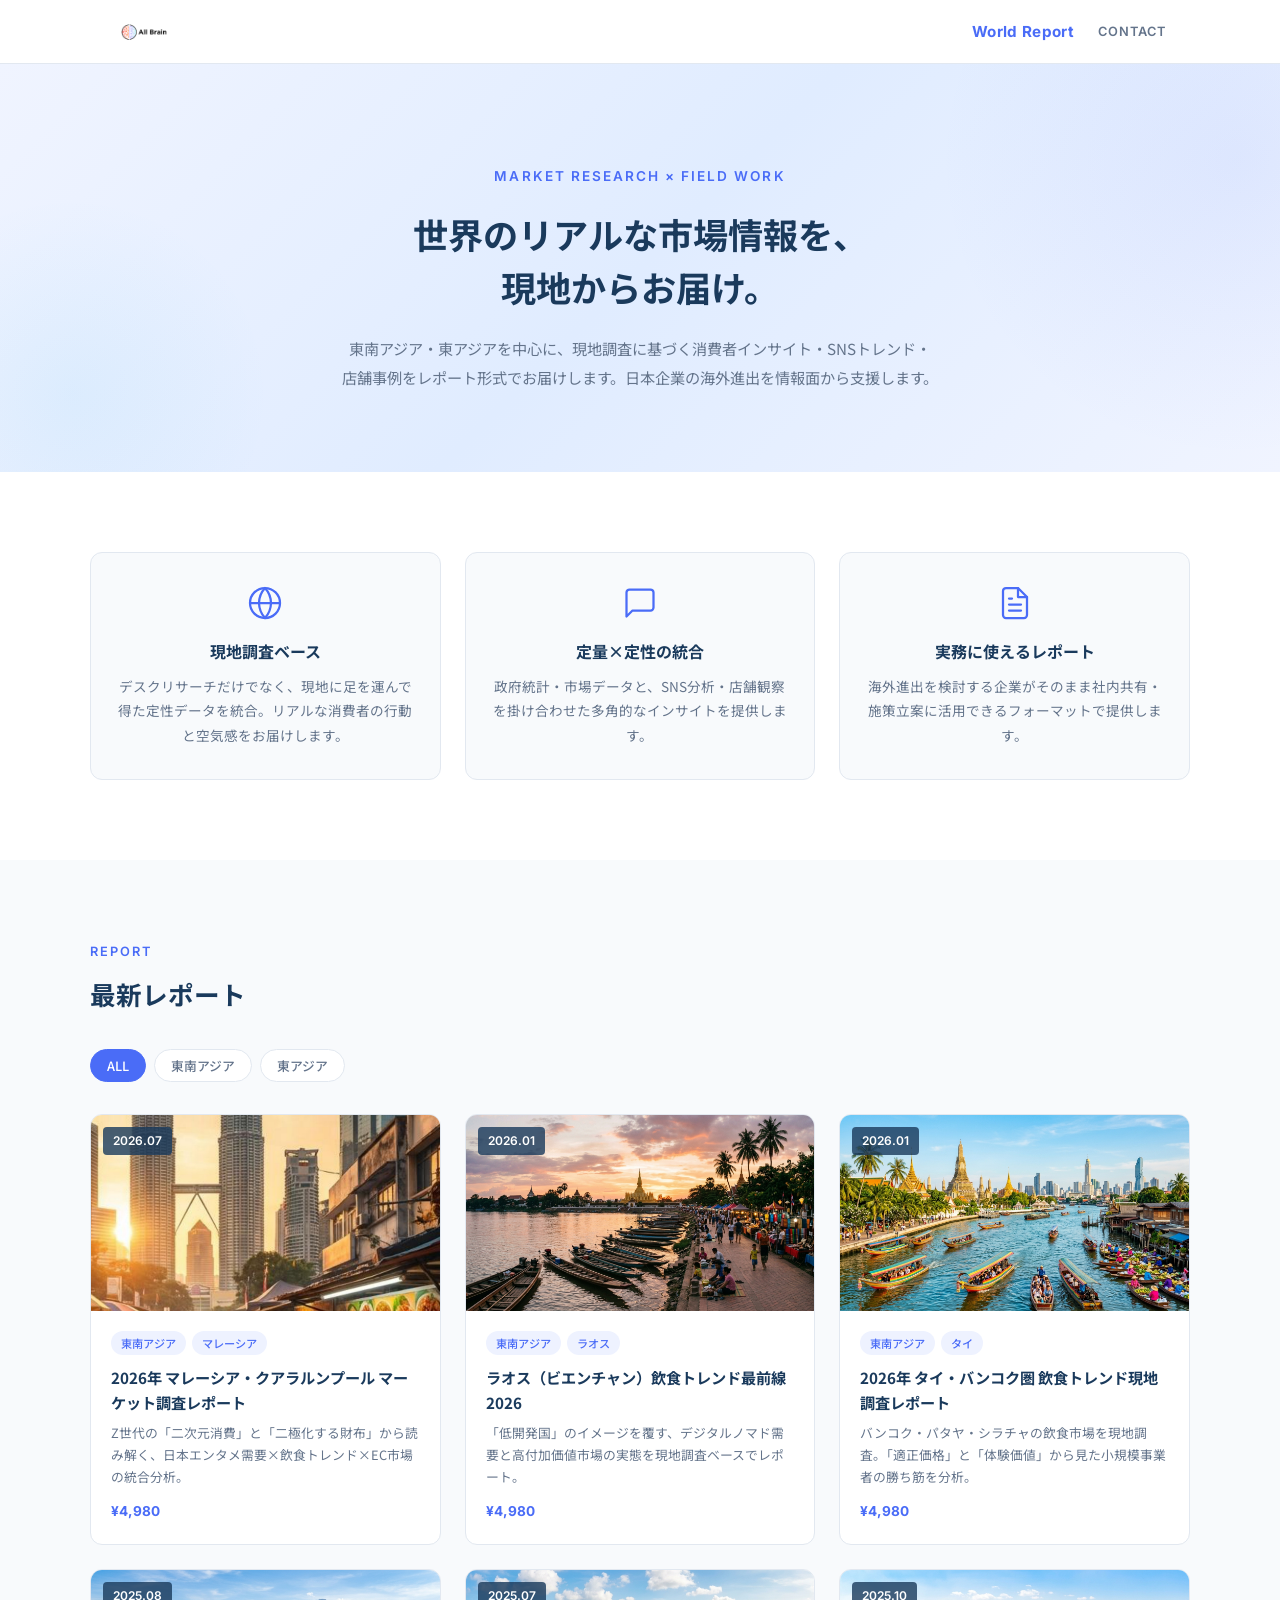
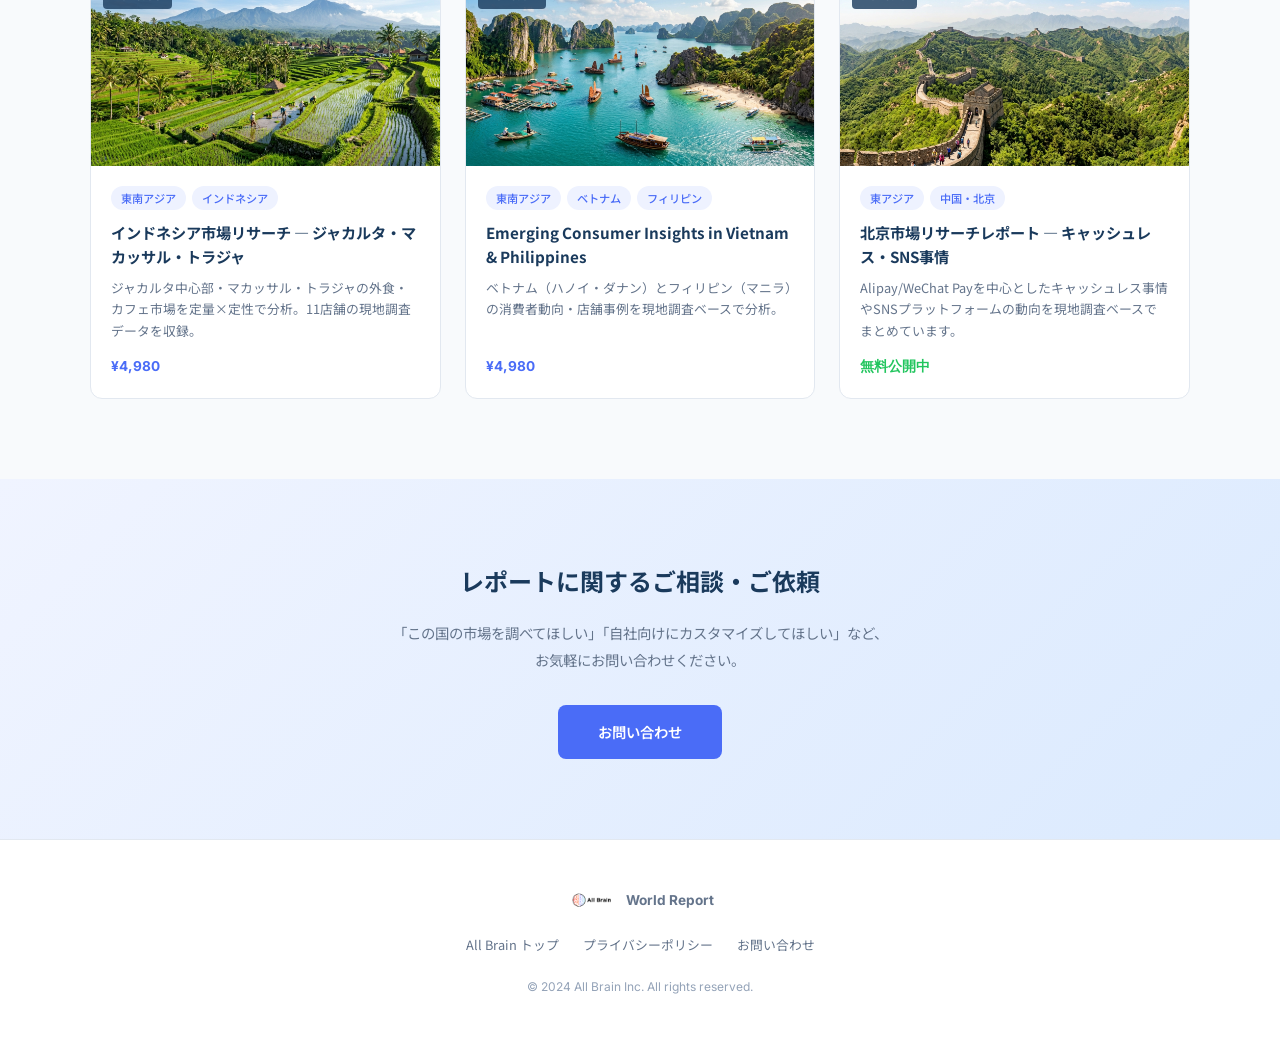
==== commit a6fc5ac2: "Add Malaysia (Kuala Lumpur) market report page Adds a new World Report article covering entertainmen" ====
--- a/index.html
+++ b/index.html
@@ -83,6 +83,23 @@
 
       <div class="articles__grid">
 
+        <!-- ── マレーシア ── -->
+        <a href="articles/malaysia.html" class="article-card" data-tags="southeast-asia">
+          <div class="article-card__thumb">
+            <img src="img/thumbnails/malaysia.jpg" alt="マレーシア市場レポート">
+            <span class="article-card__date">2026.07</span>
+          </div>
+          <div class="article-card__body">
+            <div class="article-card__tags">
+              <span class="article-card__tag">東南アジア</span>
+              <span class="article-card__tag">マレーシア</span>
+            </div>
+            <h3 class="article-card__title">2026年 マレーシア・クアラルンプール マーケット調査レポート</h3>
+            <p class="article-card__excerpt">Z世代の「二次元消費」と「二極化する財布」から読み解く、日本エンタメ需要×飲食トレンド×EC市場の統合分析。</p>
+            <span class="article-card__price">¥4,980</span>
+          </div>
+        </a>
+
         <!-- ── ラオス ── -->
         <a href="articles/laos.html" class="article-card" data-tags="southeast-asia">
           <div class="article-card__thumb">
--- a/css/style.css
+++ b/css/style.css
@@ -1,23 +1,25 @@
 /* ======================================
-   World Report - Style
+   World Report - Style (Light Theme)
    ====================================== */
 
 /* ---------- Reset & Base ---------- */
 *, *::before, *::after { margin: 0; padding: 0; box-sizing: border-box; }
 
 :root {
-  --color-primary: #1a1a2e;
+  --color-primary: #1a3a5c;
   --color-accent: #4a6cf7;
   --color-accent-dark: #3a56d4;
+  --color-accent-light: #eef2ff;
   --color-orange: #e8614d;
   --color-purple: #7c5cbf;
-  --color-cyan: #5bc0de;
+  --color-cyan: #0ea5e9;
   --color-green: #22c55e;
-  --color-text: #333;
-  --color-text-light: #666;
+  --color-text: #1e293b;
+  --color-text-light: #64748b;
   --color-bg: #ffffff;
-  --color-bg-gray: #f7f8fc;
-  --color-border: #e5e7eb;
+  --color-bg-gray: #f8fafc;
+  --color-bg-hero: #f0f4ff;
+  --color-border: #e2e8f0;
   --font-jp: 'Noto Sans JP', sans-serif;
   --font-en: 'Inter', sans-serif;
   --max-width: 1100px;
@@ -87,23 +89,49 @@
 
 .header__nav-link:hover { color: var(--color-accent); }
 
-/* ---------- Hero ---------- */
+/* ---------- Hero (Light) ---------- */
 .hero {
   margin-top: var(--header-height);
   padding: 100px 24px 80px;
-  background: linear-gradient(135deg, var(--color-primary) 0%, #16213e 100%);
-  color: #fff;
+  background: linear-gradient(135deg, var(--color-bg-hero) 0%, #e0ecff 50%, #f0f4ff 100%);
+  color: var(--color-text);
   text-align: center;
-}
-
-.hero__inner { max-width: var(--max-width); margin: 0 auto; }
+  position: relative;
+  overflow: hidden;
+}
+
+.hero::before {
+  content: '';
+  position: absolute;
+  top: -50%;
+  right: -20%;
+  width: 600px;
+  height: 600px;
+  background: radial-gradient(circle, rgba(74,108,247,0.08) 0%, transparent 70%);
+  border-radius: 50%;
+  pointer-events: none;
+}
+
+.hero::after {
+  content: '';
+  position: absolute;
+  bottom: -30%;
+  left: -10%;
+  width: 400px;
+  height: 400px;
+  background: radial-gradient(circle, rgba(14,165,233,0.06) 0%, transparent 70%);
+  border-radius: 50%;
+  pointer-events: none;
+}
+
+.hero__inner { max-width: var(--max-width); margin: 0 auto; position: relative; z-index: 1; }
 
 .hero__label {
   font-family: var(--font-en);
   font-size: 0.85rem;
   font-weight: 600;
   letter-spacing: 0.15em;
-  color: var(--color-cyan);
+  color: var(--color-accent);
   margin-bottom: 20px;
 }
 
@@ -112,16 +140,17 @@
   font-weight: 700;
   line-height: 1.5;
   margin-bottom: 20px;
+  color: var(--color-primary);
 }
 
 .hero__description {
   font-size: 0.95rem;
-  color: rgba(255,255,255,0.75);
+  color: var(--color-text-light);
   line-height: 1.9;
 }
 
 /* ---------- Features ---------- */
-.features { padding: 80px 24px; background: var(--color-bg-gray); }
+.features { padding: 80px 24px; background: var(--color-bg); }
 .features__inner { max-width: var(--max-width); margin: 0 auto; }
 
 .features__grid {
@@ -131,7 +160,7 @@
 }
 
 .features__card {
-  background: #fff;
+  background: var(--color-bg-gray);
   border-radius: 12px;
   padding: 32px 24px;
   text-align: center;
@@ -141,7 +170,7 @@
 
 .features__card:hover {
   transform: translateY(-4px);
-  box-shadow: 0 8px 24px rgba(0,0,0,0.08);
+  box-shadow: 0 8px 24px rgba(0,0,0,0.06);
 }
 
 .features__icon {
@@ -151,11 +180,11 @@
 }
 
 .features__icon svg { width: 100%; height: 100%; }
-.features__card-title { font-size: 1rem; font-weight: 700; margin-bottom: 8px; }
+.features__card-title { font-size: 1rem; font-weight: 700; margin-bottom: 8px; color: var(--color-primary); }
 .features__card-text { font-size: 0.85rem; color: var(--color-text-light); line-height: 1.8; }
 
 /* ---------- Articles Section ---------- */
-.articles { padding: 80px 24px; }
+.articles { padding: 80px 24px; background: var(--color-bg-gray); }
 .articles__inner { max-width: var(--max-width); margin: 0 auto; }
 
 .articles__label {
@@ -167,7 +196,7 @@
   margin-bottom: 8px;
 }
 
-.articles__heading { font-size: 1.6rem; font-weight: 700; margin-bottom: 32px; }
+.articles__heading { font-size: 1.6rem; font-weight: 700; margin-bottom: 32px; color: var(--color-primary); }
 
 .articles__filter { display: flex; gap: 8px; margin-bottom: 32px; flex-wrap: wrap; }
 
@@ -210,7 +239,7 @@
 
 .article-card:hover {
   transform: translateY(-4px);
-  box-shadow: 0 8px 24px rgba(0,0,0,0.08);
+  box-shadow: 0 8px 24px rgba(0,0,0,0.06);
 }
 
 .article-card__thumb {
@@ -234,7 +263,7 @@
   font-family: var(--font-en);
   font-size: 0.75rem;
   font-weight: 600;
-  background: rgba(0,0,0,0.6);
+  background: rgba(26,58,92,0.8);
   color: #fff;
   padding: 3px 10px;
   border-radius: 4px;
@@ -254,13 +283,13 @@
   font-weight: 500;
   padding: 2px 10px;
   border-radius: 12px;
-  background: var(--color-bg-gray);
-  color: var(--color-text-light);
+  background: var(--color-accent-light);
+  color: var(--color-accent);
 }
 
 .article-card__tag--free {
-  background: var(--color-green);
-  color: #fff;
+  background: #dcfce7;
+  color: #16a34a;
 }
 
 .article-card__title {
@@ -268,6 +297,7 @@
   font-weight: 700;
   line-height: 1.6;
   margin-bottom: 8px;
+  color: var(--color-primary);
 }
 
 .article-card__excerpt {
@@ -298,6 +328,7 @@
 .article-detail {
   margin-top: var(--header-height);
   padding: 60px 24px 80px;
+  background: var(--color-bg);
 }
 
 .article-detail__inner { max-width: 760px; margin: 0 auto; }
@@ -323,6 +354,7 @@
   font-weight: 700;
   line-height: 1.5;
   margin-bottom: 8px;
+  color: var(--color-primary);
 }
 
 .article-detail__subtitle {
@@ -362,6 +394,7 @@
   margin-bottom: 16px;
   padding-bottom: 8px;
   border-bottom: 2px solid var(--color-accent);
+  color: var(--color-primary);
 }
 
 .article-detail__content h3 {
@@ -369,6 +402,7 @@
   font-weight: 700;
   margin-top: 32px;
   margin-bottom: 12px;
+  color: var(--color-primary);
 }
 
 .article-detail__content p {
@@ -417,6 +451,7 @@
   font-size: 1.1rem;
   font-weight: 700;
   margin-bottom: 20px;
+  color: var(--color-primary);
 }
 
 .article-detail__upsell-grid {
@@ -485,6 +520,7 @@
   font-size: 1.2rem;
   font-weight: 700;
   margin-bottom: 12px;
+  color: var(--color-primary);
 }
 
 .paywall__description {
@@ -511,7 +547,7 @@
   font-size: 0.85rem;
   font-weight: 700;
   margin-bottom: 12px;
-  color: var(--color-text);
+  color: var(--color-primary);
 }
 
 .paywall__toc ul {
@@ -546,7 +582,7 @@
   font-family: var(--font-en);
   font-size: 2rem;
   font-weight: 700;
-  color: var(--color-text);
+  color: var(--color-primary);
 }
 
 .paywall__format {
@@ -572,24 +608,30 @@
 
 .paywall__note {
   font-size: 0.75rem;
-  color: #999;
+  color: #94a3b8;
   margin-top: 12px;
 }
 
-/* ---------- CTA ---------- */
+/* ---------- CTA (Light) ---------- */
 .cta {
   padding: 80px 24px;
-  background: linear-gradient(135deg, var(--color-primary) 0%, #16213e 100%);
-  color: #fff;
+  background: linear-gradient(135deg, var(--color-bg-hero) 0%, #dbeafe 100%);
+  color: var(--color-text);
   text-align: center;
 }
 
 .cta__inner { max-width: var(--max-width); margin: 0 auto; }
-.cta__title { font-size: 1.5rem; font-weight: 700; margin-bottom: 16px; }
+
+.cta__title {
+  font-size: 1.5rem;
+  font-weight: 700;
+  margin-bottom: 16px;
+  color: var(--color-primary);
+}
 
 .cta__description {
   font-size: 0.9rem;
-  color: rgba(255,255,255,0.75);
+  color: var(--color-text-light);
   line-height: 1.9;
   margin-bottom: 32px;
 }
@@ -615,6 +657,7 @@
   padding: 48px 24px;
   border-top: 1px solid var(--color-border);
   text-align: center;
+  background: var(--color-bg);
 }
 
 .footer__inner { max-width: var(--max-width); margin: 0 auto; }
@@ -654,7 +697,7 @@
 .footer__copy {
   font-family: var(--font-en);
   font-size: 0.75rem;
-  color: #aaa;
+  color: #94a3b8;
 }
 
 /* ---------- Responsive ---------- */
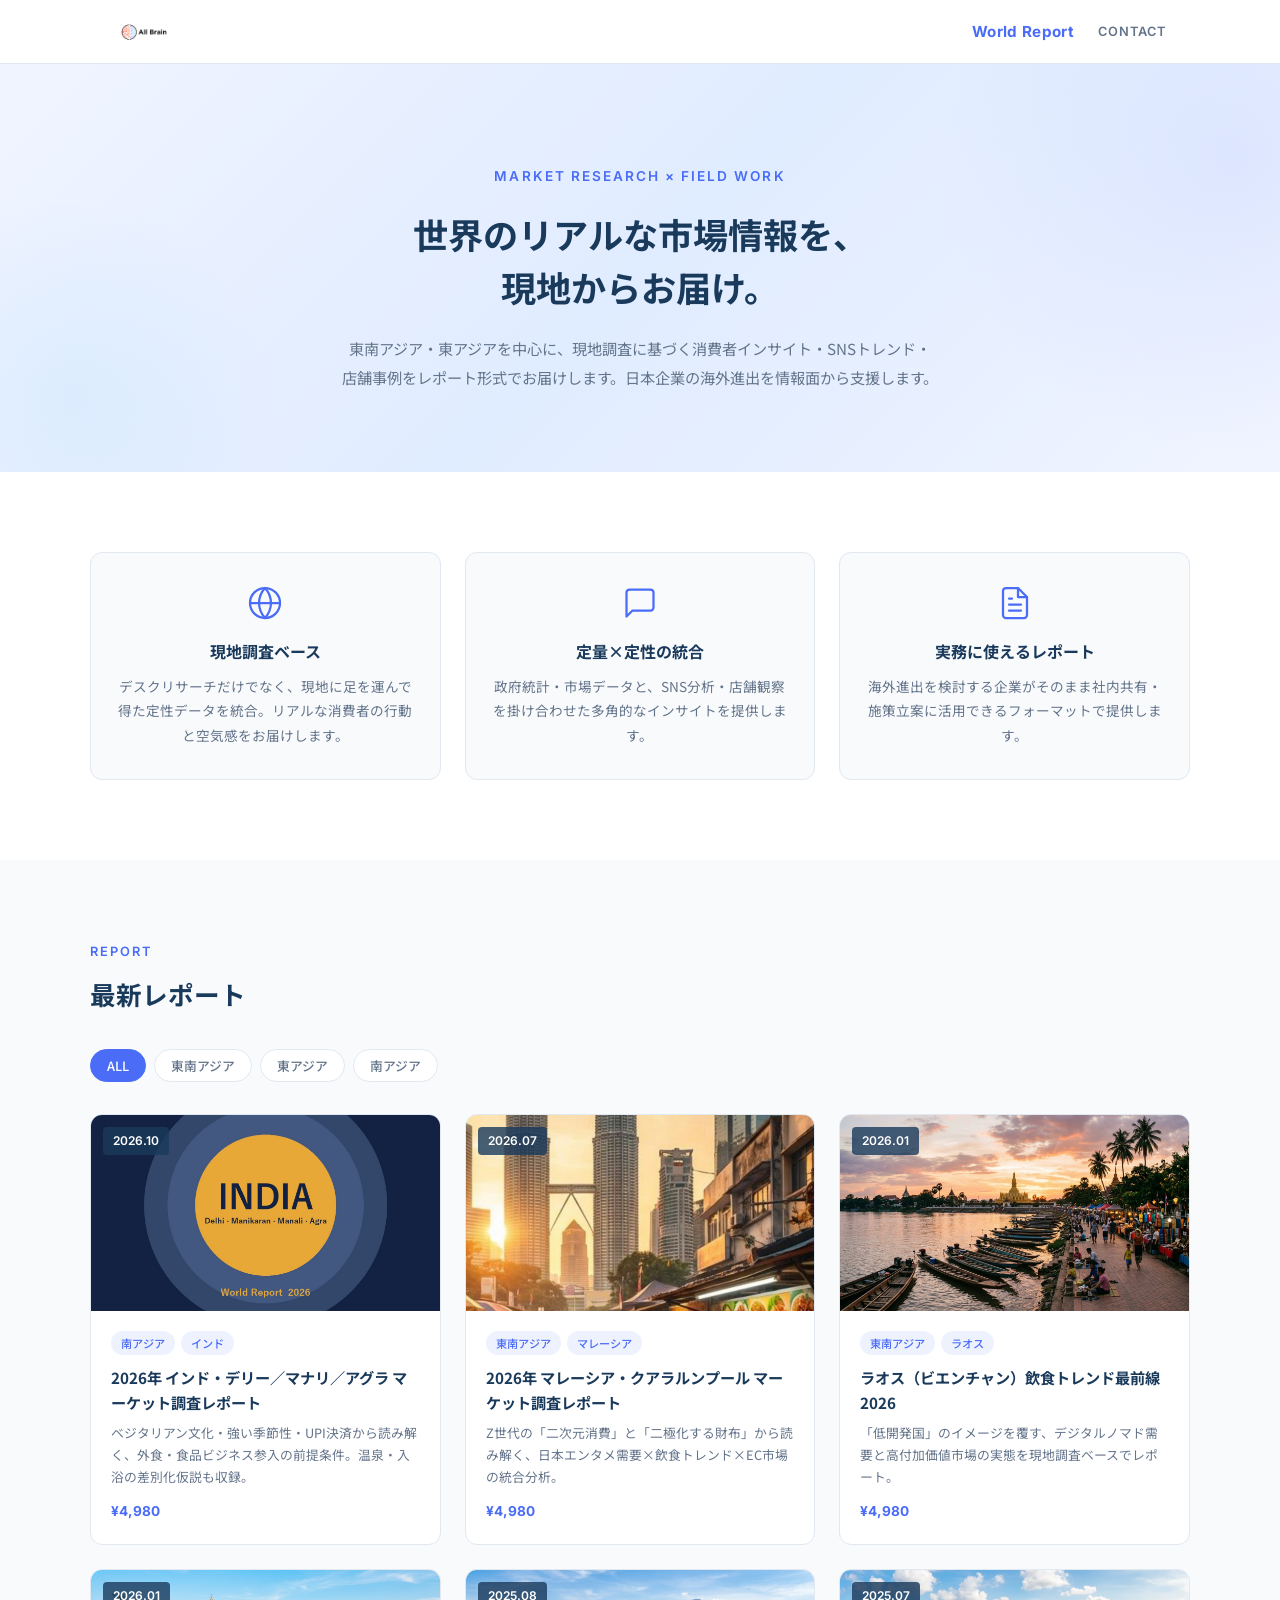
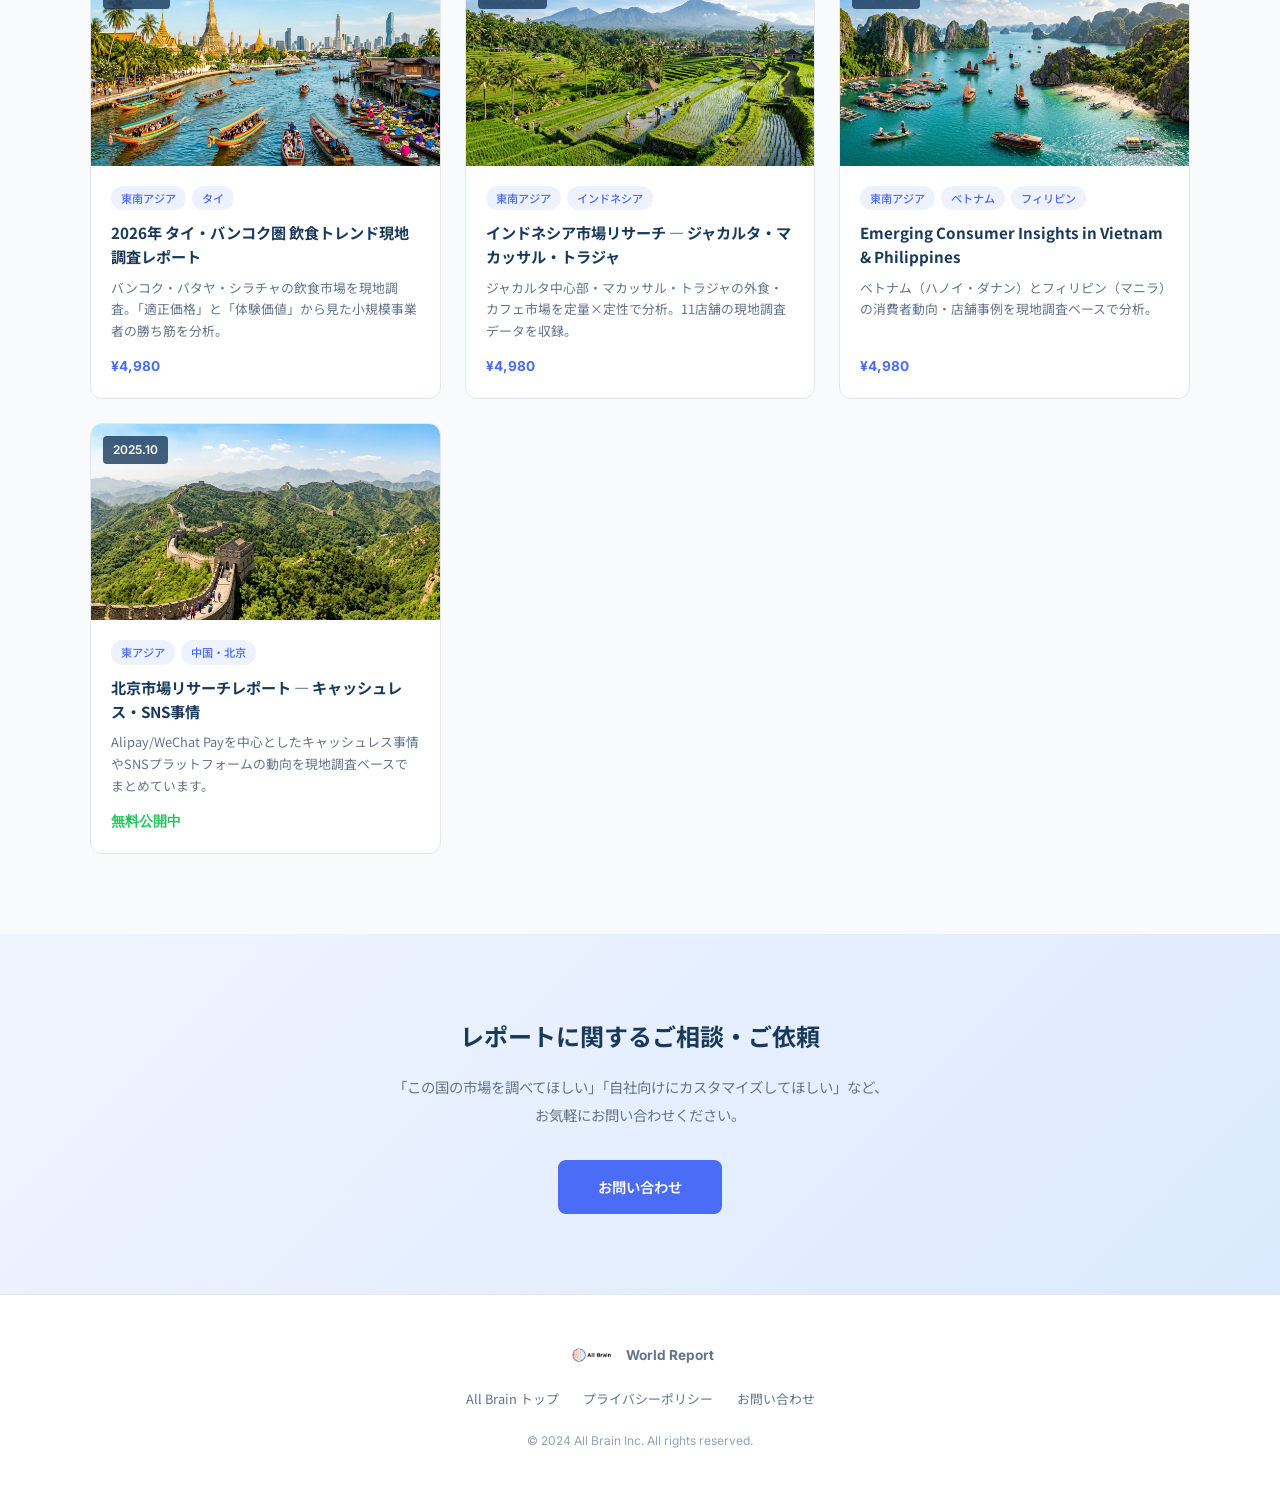
==== commit 276513a0: "Add India (Delhi/Manali/Agra) market report page Adds a new World Report article for India (desk res" ====
--- a/index.html
+++ b/index.html
@@ -79,9 +79,27 @@
         <button class="articles__filter-btn is-active" data-filter="all">ALL</button>
         <button class="articles__filter-btn" data-filter="southeast-asia">東南アジア</button>
         <button class="articles__filter-btn" data-filter="east-asia">東アジア</button>
+        <button class="articles__filter-btn" data-filter="south-asia">南アジア</button>
       </div>
 
       <div class="articles__grid">
+
+        <!-- ── インド ── -->
+        <a href="articles/india.html" class="article-card" data-tags="south-asia">
+          <div class="article-card__thumb">
+            <img src="img/thumbnails/india.jpg" alt="インド市場レポート">
+            <span class="article-card__date">2026.10</span>
+          </div>
+          <div class="article-card__body">
+            <div class="article-card__tags">
+              <span class="article-card__tag">南アジア</span>
+              <span class="article-card__tag">インド</span>
+            </div>
+            <h3 class="article-card__title">2026年 インド・デリー／マナリ／アグラ マーケット調査レポート</h3>
+            <p class="article-card__excerpt">ベジタリアン文化・強い季節性・UPI決済から読み解く、外食・食品ビジネス参入の前提条件。温泉・入浴の差別化仮説も収録。</p>
+            <span class="article-card__price">¥4,980</span>
+          </div>
+        </a>
 
         <!-- ── マレーシア ── -->
         <a href="articles/malaysia.html" class="article-card" data-tags="southeast-asia">
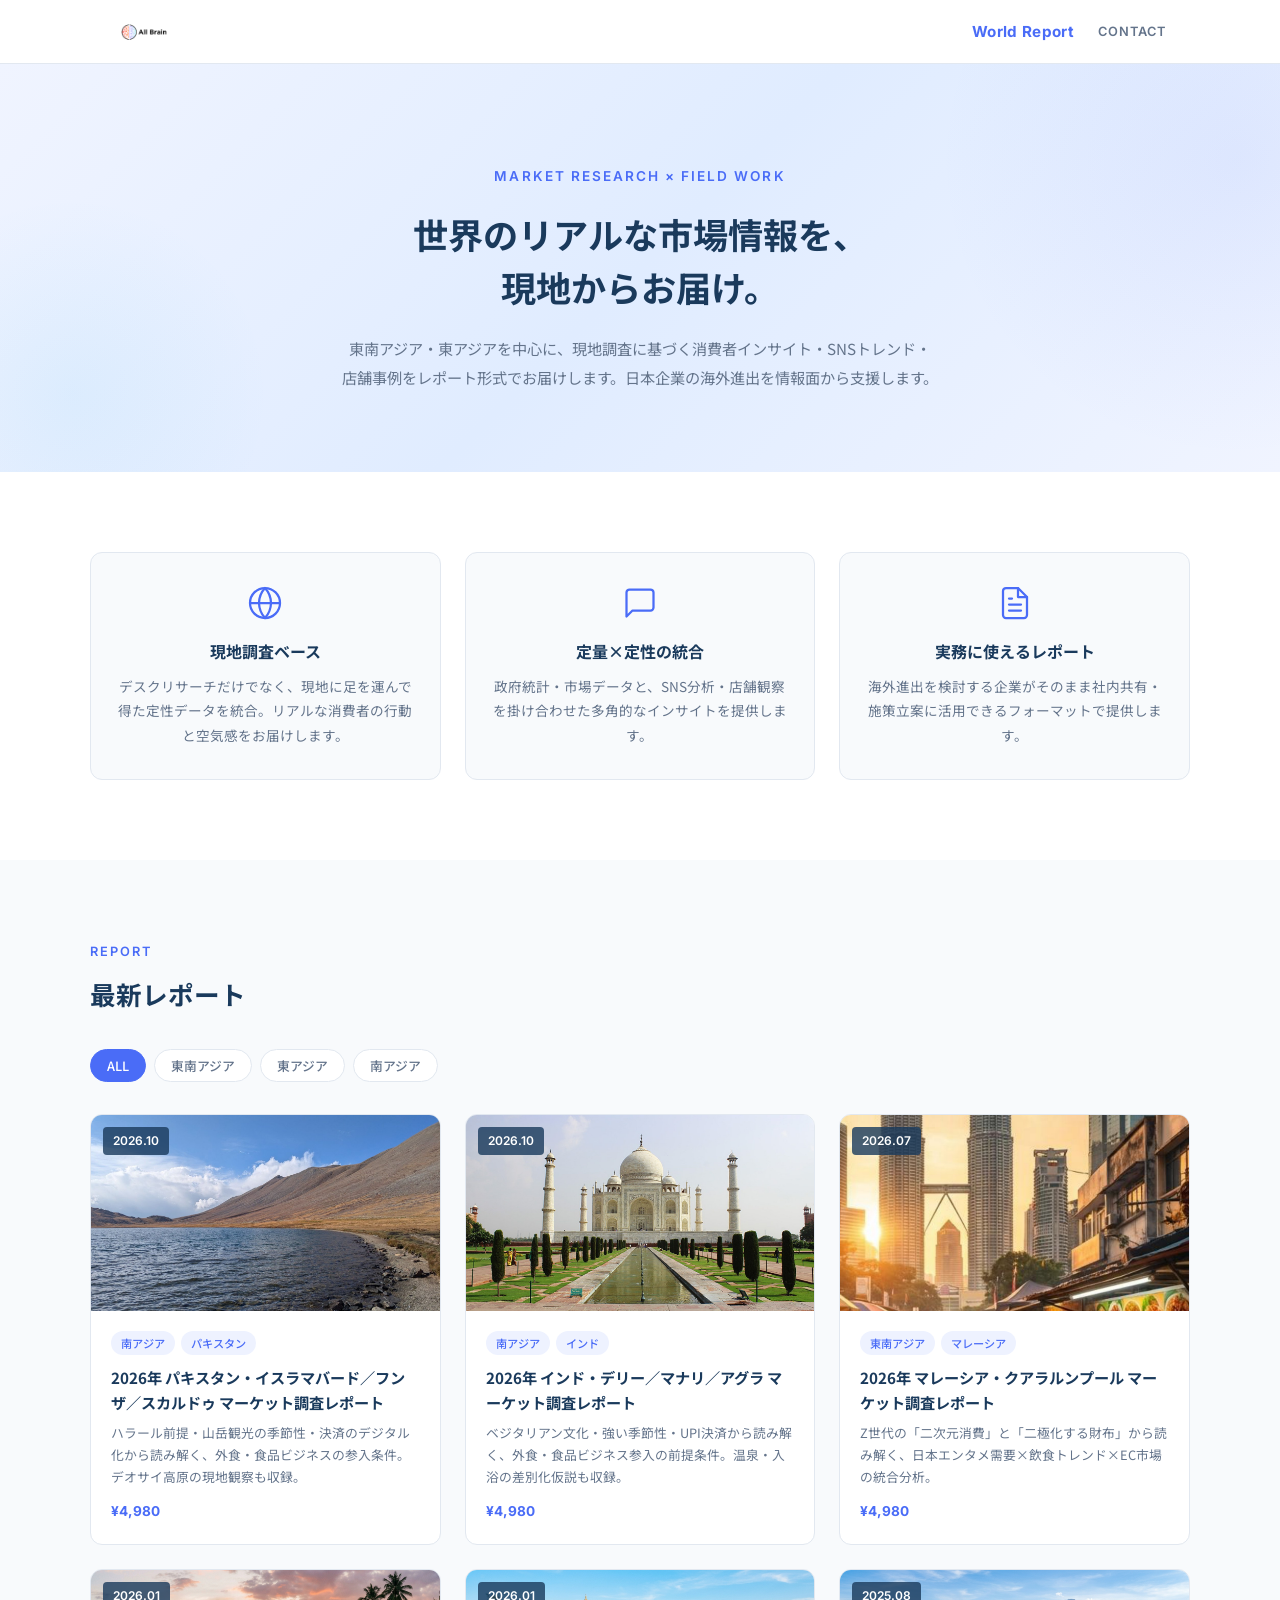
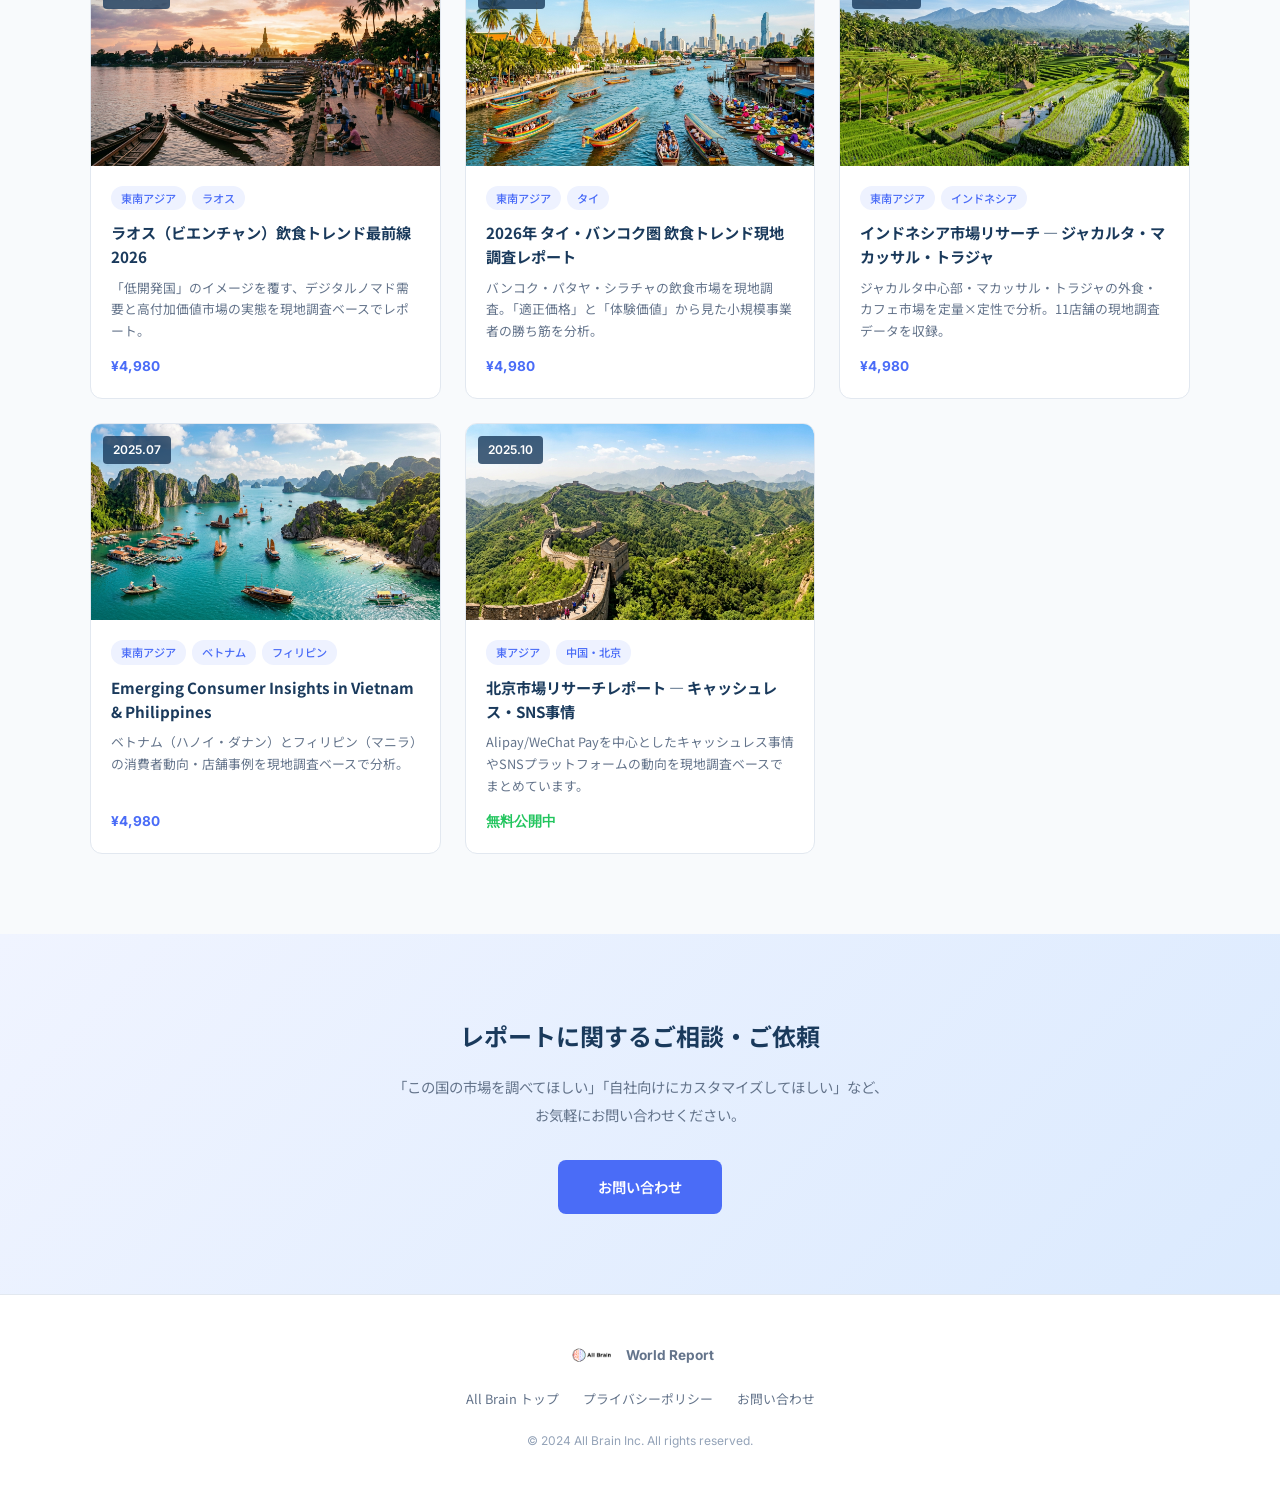
==== commit 06921c92: "Add Pakistan (Islamabad/Hunza/Skardu) market report page Adds a new World Report article for Pakista" ====
--- a/index.html
+++ b/index.html
@@ -84,6 +84,23 @@
 
       <div class="articles__grid">
 
+        <!-- ── パキスタン ── -->
+        <a href="articles/pakistan.html" class="article-card" data-tags="south-asia">
+          <div class="article-card__thumb">
+            <img src="img/thumbnails/pakistan.jpg" alt="パキスタン市場レポート">
+            <span class="article-card__date">2026.10</span>
+          </div>
+          <div class="article-card__body">
+            <div class="article-card__tags">
+              <span class="article-card__tag">南アジア</span>
+              <span class="article-card__tag">パキスタン</span>
+            </div>
+            <h3 class="article-card__title">2026年 パキスタン・イスラマバード／フンザ／スカルドゥ マーケット調査レポート</h3>
+            <p class="article-card__excerpt">ハラール前提・山岳観光の季節性・決済のデジタル化から読み解く、外食・食品ビジネスの参入条件。デオサイ高原の現地観察も収録。</p>
+            <span class="article-card__price">¥4,980</span>
+          </div>
+        </a>
+
         <!-- ── インド ── -->
         <a href="articles/india.html" class="article-card" data-tags="south-asia">
           <div class="article-card__thumb">
